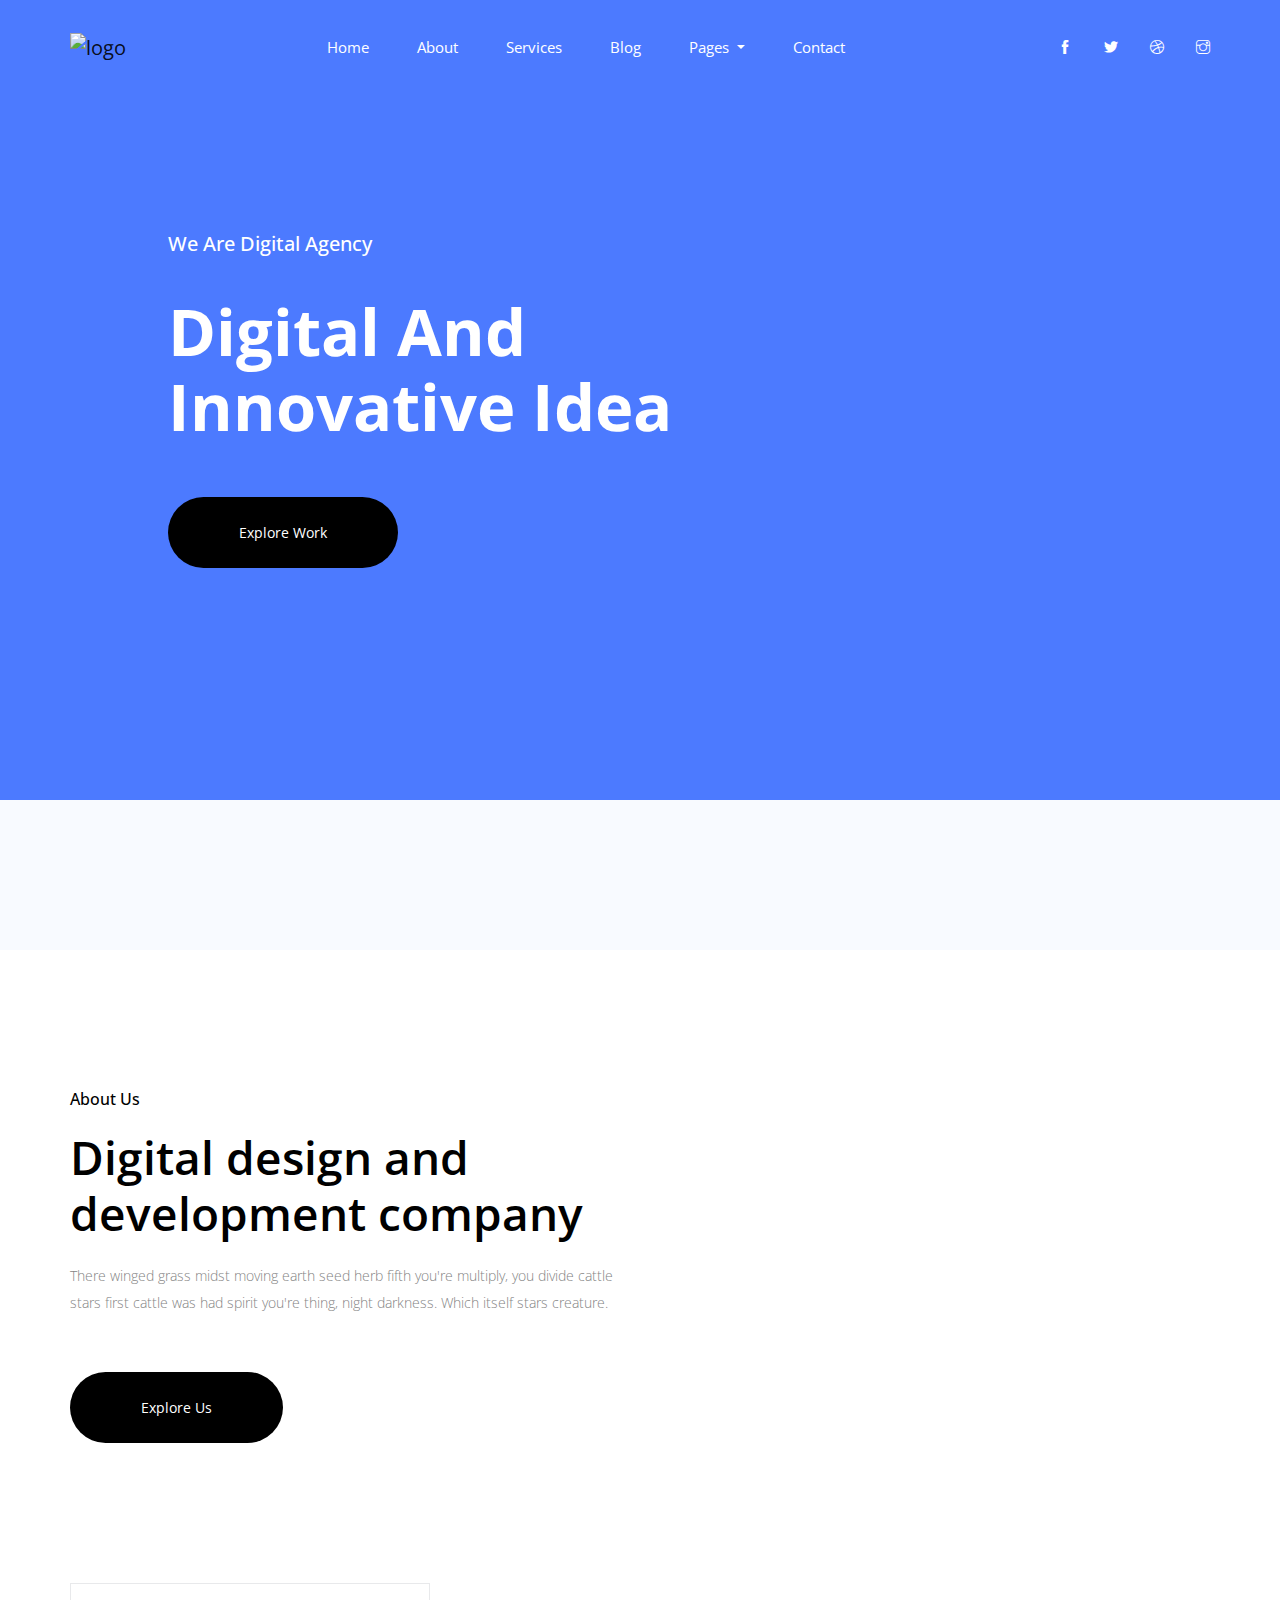
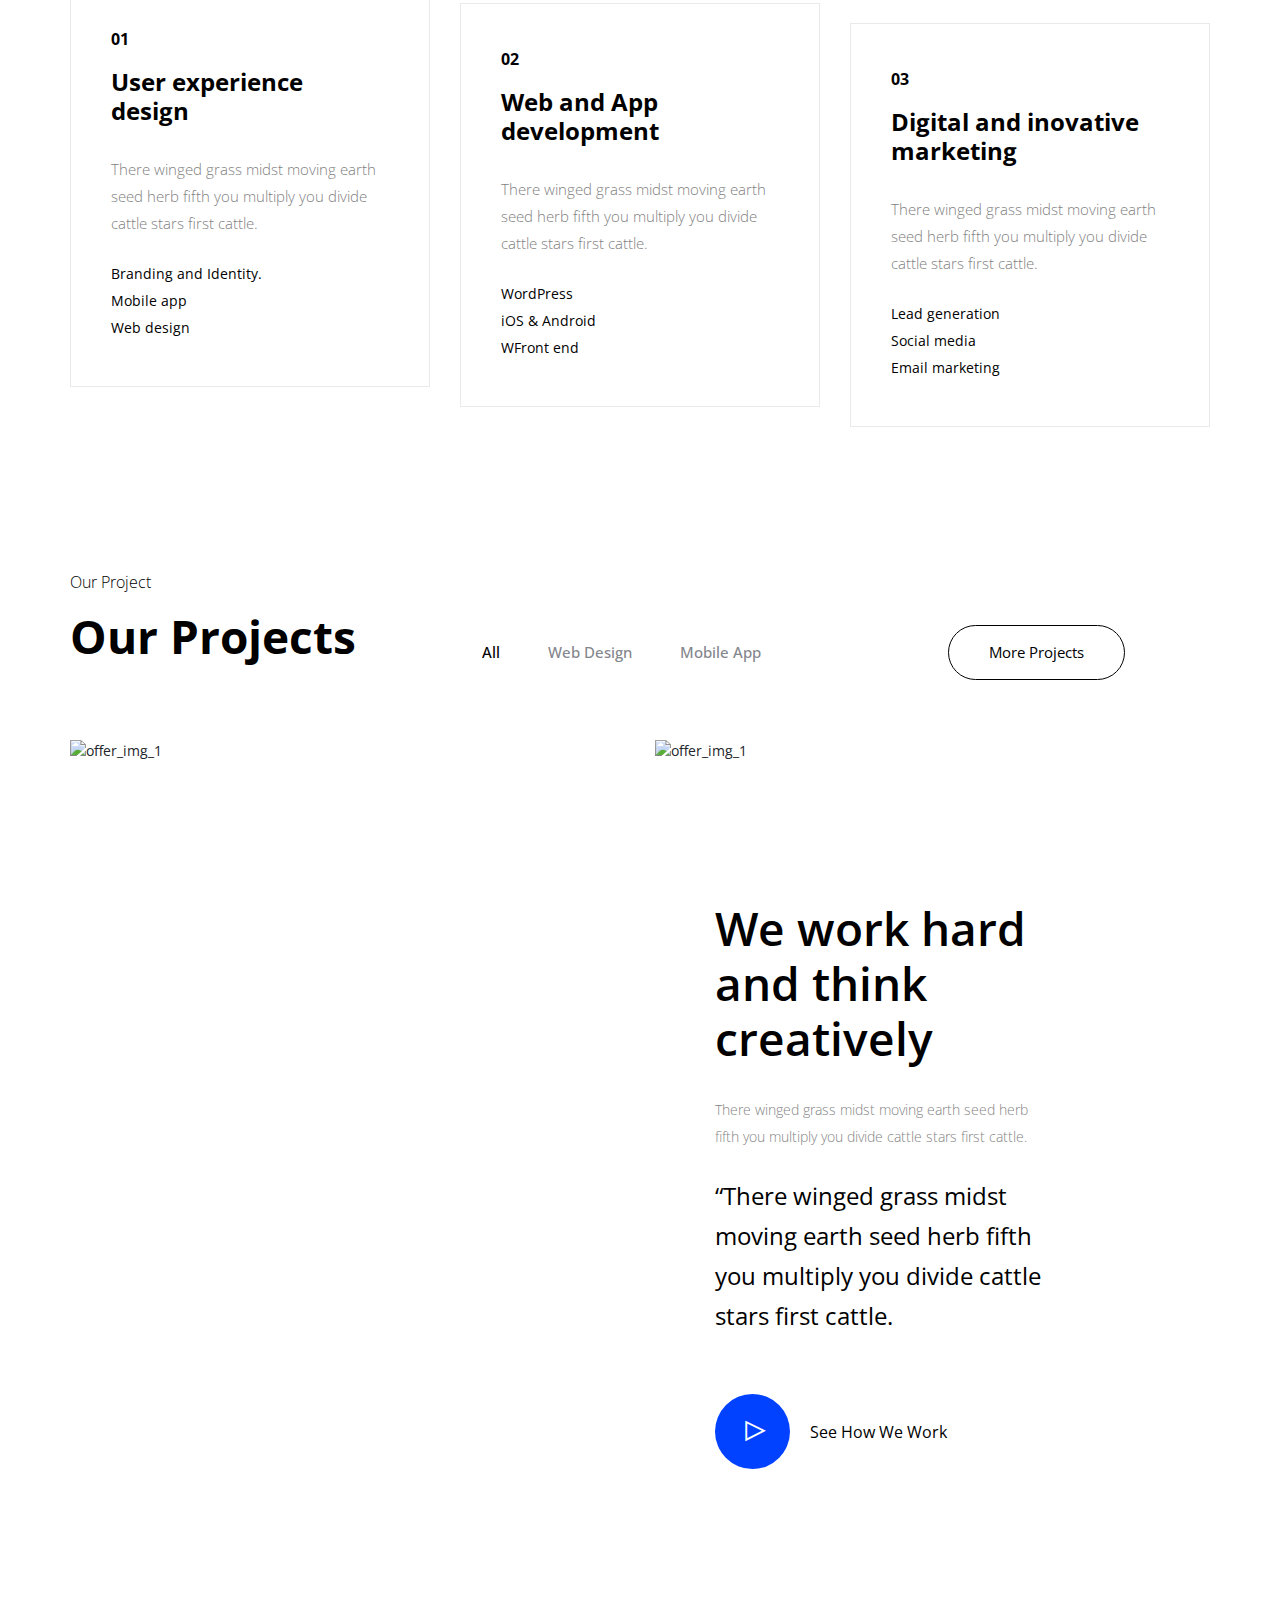
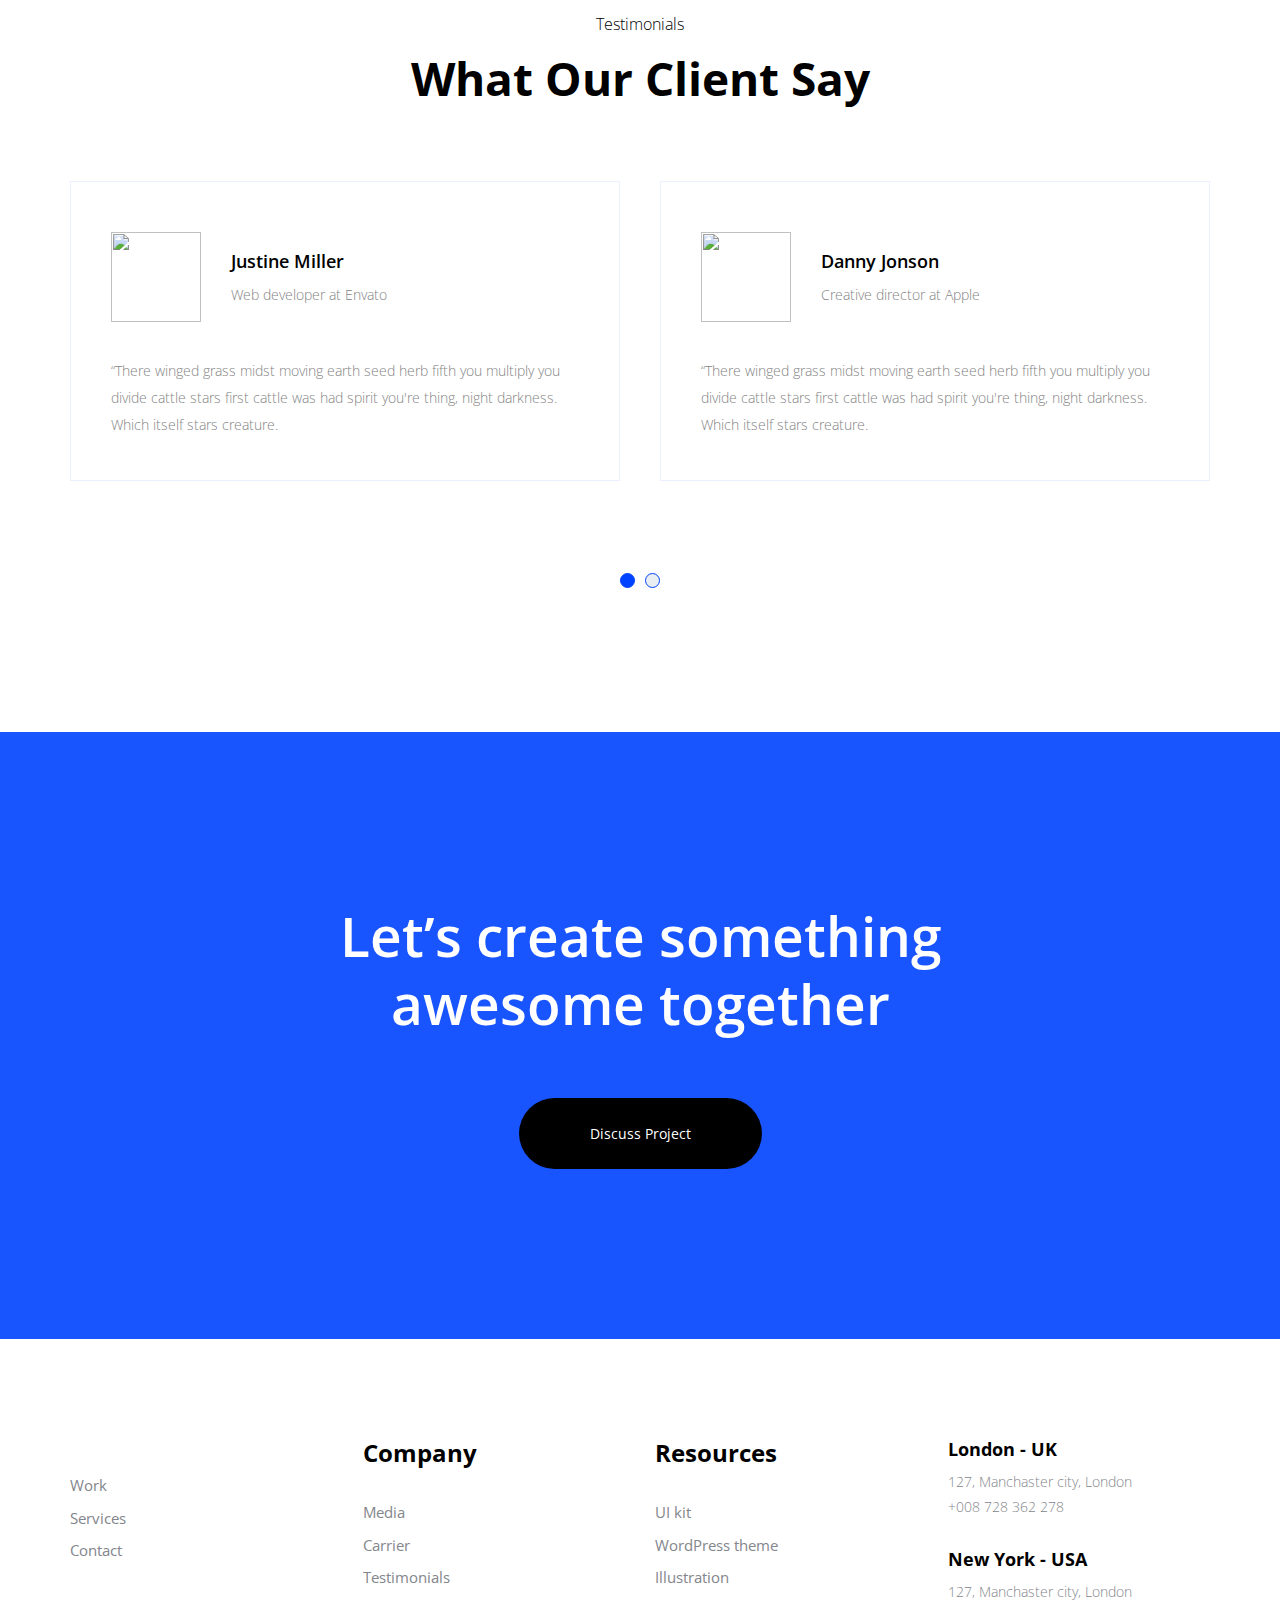
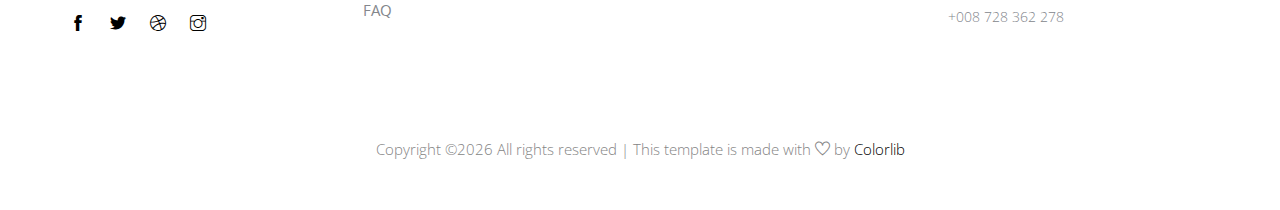
==== index.html @ 45ed940a "Add files via upload" ====
<!DOCTYPE html>
<html lang="en">
  <head>
    <!-- Required meta tags -->
    <meta charset="utf-8" />
    <meta
      name="viewport"
      content="width=device-width, initial-scale=1, shrink-to-fit=no"
    />
    <title>dizzi</title>
    <link rel="icon" href="img/favicon.png" />
    <!-- Bootstrap CSS -->
    <link rel="stylesheet" href="css/bootstrap.min.css" />
    <!-- animate CSS -->
    <link rel="stylesheet" href="css/animate.css" />
    <!-- owl carousel CSS -->
    <link rel="stylesheet" href="css/owl.carousel.min.css" />
    <!-- themify CSS -->
    <link rel="stylesheet" href="css/themify-icons.css" />
    <!-- flaticon CSS -->
    <link rel="stylesheet" href="css/flaticon.css" />
    <!-- font awesome CSS -->
    <link rel="stylesheet" href="css/magnific-popup.css" />
    <!-- swiper CSS -->
    <link rel="stylesheet" href="css/slick.css" />
    <!-- style CSS -->
    <link rel="stylesheet" href="css/style.css" />
  </head>

  <body>
    <!--::header part start::-->
    <header class="main_menu home_menu">
      <div class="container">
        <div class="row align-items-center">
          <div class="col-lg-12">
            <nav class="navbar navbar-expand-lg navbar-light">
              <a class="navbar-brand" href="index.html">
                <img src="img/logo.png" alt="logo" />
              </a>
              <button
                class="navbar-toggler"
                type="button"
                data-toggle="collapse"
                data-target="#navbarSupportedContent"
                aria-controls="navbarSupportedContent"
                aria-expanded="false"
                aria-label="Toggle navigation"
              >
                <span class="ti-menu"></span>
              </button>

              <div
                class="collapse navbar-collapse main-menu-item justify-content-center"
                id="navbarSupportedContent"
              >
                <ul class="navbar-nav align-items-center">
                  <li class="nav-item">
                    <a class="nav-link" href="index.html">Home</a>
                  </li>
                  <li class="nav-item">
                    <a class="nav-link" href="about.html">About</a>
                  </li>
                  <li class="nav-item">
                    <a class="nav-link" href="services.html">services</a>
                  </li>
                  <li class="nav-item">
                    <a class="nav-link" href="blog.html">Blog</a>
                  </li>
                  <li class="nav-item dropdown">
                    <a
                      class="nav-link dropdown-toggle"
                      href="blog.html"
                      id="navbarDropdown"
                      role="button"
                      data-toggle="dropdown"
                      aria-haspopup="true"
                      aria-expanded="false"
                    >
                      Pages
                    </a>
                    <div class="dropdown-menu" aria-labelledby="navbarDropdown">
                      <a class="dropdown-item" href="project.html">project</a>
                      <a class="dropdown-item" href="single-blog.html"
                        >Single blog</a
                      >
                      <a class="dropdown-item" href="elements.html">Elements</a>
                    </div>
                  </li>
                  <li class="nav-item">
                    <a class="nav-link" href="contact.html">Contact</a>
                  </li>
                </ul>
              </div>
              <div class="social_icon d-none d-lg-block">
                <a href="#"><i class="ti-facebook"></i></a>
                <a href="#"><i class="ti-twitter-alt"></i></a>
                <a href="#"><i class="ti-dribbble"></i></a>
                <a href="#"><i class="ti-instagram"></i></a>
              </div>
            </nav>
          </div>
        </div>
      </div>
    </header>
    <!-- Header part end-->

    <!-- banner part start-->
    <section class="banner_part">
      <div class="container">
        <div class="row align-items-center">
          <div class="col-lg-6 offset-lg-1">
            <div class="banner_text">
              <div class="banner_text_iner">
                <h5>We are digital agency</h5>
                <h1>Digital and innovative idea</h1>
                <a href="#" class="btn_1">Explore Work</a>
              </div>
            </div>
          </div>
        </div>
      </div>
    </section>
    <!-- banner part start-->

    <!--::client logo part end::-->
    <section class="client_logo">
      <div class="container">
        <div class="row align-items-center">
          <div class="col-lg-12">
            <div
              class="client_logo_slider owl-carousel d-flex justify-content-between"
            >
              <div class="single_client_logo">
                <img src="img/logo/Logo1.png" alt="" />
              </div>
              <div class="single_client_logo">
                <img src="img/logo/Logo2.png" alt="" />
              </div>
              <div class="single_client_logo">
                <img src="img/logo/Logo3.png" alt="" />
              </div>
              <div class="single_client_logo">
                <img src="img/logo/Logo4.png" alt="" />
              </div>
              <div class="single_client_logo">
                <img src="img/logo/Logo5.png" alt="" />
              </div>
              <div class="single_client_logo">
                <img src="img/logo/Logo6.png" alt="" />
              </div>
              <div class="single_client_logo">
                <img src="img/logo/Logo1.png" alt="" />
              </div>
            </div>
          </div>
        </div>
      </div>
    </section>
    <!--::client logo part end::-->

    <!-- about part start-->
    <section class="about_part section_padding">
      <div class="container">
        <div class="row align-items-center justify-content-between">
          <div class="col-md-6">
            <div class="about_part_text">
              <h5>About Us</h5>
              <h2>Digital design and development company</h2>
              <p>
                There winged grass midst moving earth seed herb fifth you're
                multiply, you divide cattle stars first cattle was had spirit
                you're thing, night darkness. Which itself stars creature.
              </p>
              <a href="#" class="btn_1">explore us</a>
            </div>
          </div>
          <div class="col-md-6">
            <div class="about_part_img">
              <img src="img/about_part_img.png" alt="" />
            </div>
          </div>
        </div>
      </div>
    </section>
    <!-- about part end-->

    <!-- our_service start-->
    <section class="our_service">
      <div class="container">
        <div class="row">
          <div class="col-sm-6 col-xl-4">
            <div class="single_feature">
              <div class="single_service">
                <span>01</span>
                <h4>
                  User experience <br />
                  design
                </h4>
                <p>
                  There winged grass midst moving earth seed herb fifth you
                  multiply you divide cattle stars first cattle.
                </p>
                <ul>
                  <li><a href="#">Branding and Identity.</a></li>
                  <li><a href="#">Mobile app</a></li>
                  <li><a href="#">Web design</a></li>
                </ul>
              </div>
            </div>
          </div>
          <div class="col-sm-6 col-xl-4">
            <div class="single_feature">
              <div class="single_service">
                <span>02</span>
                <h4>Web and App development</h4>
                <p>
                  There winged grass midst moving earth seed herb fifth you
                  multiply you divide cattle stars first cattle.
                </p>
                <ul>
                  <li><a href="#">WordPress</a></li>
                  <li><a href="#">iOS & Android</a></li>
                  <li><a href="#">WFront end</a></li>
                </ul>
              </div>
            </div>
          </div>
          <div class="col-sm-6 col-xl-4">
            <div class="single_feature">
              <div class="single_service">
                <span>03</span>
                <h4>Digital and inovative marketing</h4>
                <p>
                  There winged grass midst moving earth seed herb fifth you
                  multiply you divide cattle stars first cattle.
                </p>
                <ul>
                  <li><a href="#">Lead generation</a></li>
                  <li><a href="#">Social media</a></li>
                  <li><a href="#">Email marketing</a></li>
                </ul>
              </div>
            </div>
          </div>
        </div>
      </div>
    </section>
    <!-- our_service part end-->

    <!-- our_project part start-->
    <section class="our_project section_padding" id="portfolio">
      <div class="container">
        <div class="row justify-content-between align-items-center">
          <div class="col-lg-4">
            <div class="section_tittle">
              <p>our project</p>
              <h2>Our Projects</h2>
            </div>
          </div>
          <div class="col-lg-5 col-md-6">
            <div class="filters portfolio-filter project_menu_item">
              <ul>
                <li class="active" data-filter="*">All</li>
                <li data-filter=".buildings">Web Design</li>
                <li data-filter=".rebuild">Mobile App</li>
              </ul>
            </div>
          </div>
          <div class="col-lg-3 col-md-6">
            <div class="more_btn d-none d-md-block">
              <a href="#" class="more_btn_iner">more projects</a>
            </div>
          </div>
        </div>
        <div class="filters-content">
          <div class="row justify-content-between portfolio-grid">
            <div class="col-lg-6 col-sm-6 all buildings">
              <div class="single_our_project">
                <div class="single_offer">
                  <img src="img/project_1.png" alt="offer_img_1" />
                  <div class="hover_text">
                    <p>Web development</p>
                    <a href="#"><h2>Web design & development</h2></a>
                  </div>
                </div>
              </div>
            </div>
            <div class="col-lg-6 col-sm-6 all rebuild">
              <div class="single_our_project">
                <div class="single_offer">
                  <img src="img/project_2.png" alt="offer_img_1" />
                  <div class="hover_text">
                    <p>Web design</p>
                    <a href="#"><h2>Web design & development</h2></a>
                  </div>
                </div>
              </div>
            </div>
          </div>
        </div>
      </div>
      <img src="img/animate_icon/icon_2.png" class="animation_icon_2" alt="">
    </section>
    <!-- our_project part end-->

    <!-- about part start-->
    <section class="creative padding_bottom">
      <div class="container-fluid">
        <div class="row align-items-center justify-content-start">
          <div class="col-md-6 col-xl-6">
            <div class="creative_img">
              <img src="img/creative_img.png" alt="" />
            </div>
          </div>
          <div class="col-md-6 col-xl-4">
            <div class="creative_part_text">
              <h2>We work hard and think creatively</h2>
              <p>
                There winged grass midst moving earth seed herb fifth you
                multiply you divide cattle stars first cattle.
              </p>
              <span
                >“There winged grass midst moving earth seed herb fifth you
                multiply you divide cattle stars first cattle.</span
              >
              <a
                href="https://www.youtube.com/watch?v=tDiJnd7SM2Y"
                class="popup-youtube"
                ><i class="ti-control-play"></i> See how we work</a
              >
            </div>
          </div>
        </div>
      </div>
    </section>
    <!-- about part end-->

    <!--::review_part end::-->
    <div class="review_part padding_bottom" id="testimonial">
      <div class="container">
        <div class="row justify-content-center align-items-center">
          <div class="col-lg-7">
            <div class="section_tittle text-center">
              <p>Testimonials</p>
              <h2>What our Client say</h2>
            </div>
          </div>
        </div>
        <div class="row">
          <div class="col-lg-12">
            <div class="review_part_text owl-carousel">
              <div class="singler_eview_part">
                <div class="client_info">
                  <img src="img/client_1.png" alt="" />
                  <h4>Justine Miller</h4>
                  <p>Web developer at Envato</p>
                </div>
                <p>
                  “There winged grass midst moving earth seed herb fifth you
                  multiply you divide cattle stars first cattle was had spirit
                  you're thing, night darkness. Which itself stars creature.
                </p>
              </div>
              <div class="singler_eview_part">
                <div class="client_info">
                  <img src="img/client_2.png" alt="" />
                  <h4>Danny Jonson</h4>
                  <p>Creative director at Apple</p>
                </div>
                <p>
                  “There winged grass midst moving earth seed herb fifth you
                  multiply you divide cattle stars first cattle was had spirit
                  you're thing, night darkness. Which itself stars creature.
                </p>
              </div>
              <div class="singler_eview_part">
                <div class="client_info">
                  <img src="img/client_1.png" alt="" />
                  <h4>Justine Miller</h4>
                  <p>Web developer at Envato</p>
                </div>
                <p>
                  “There winged grass midst moving earth seed herb fifth you
                  multiply you divide cattle stars first cattle was had spirit
                  you're thing, night darkness. Which itself stars creature.
                </p>
              </div>
              <div class="singler_eview_part">
                <div class="client_info">
                  <img src="img/client_2.png" alt="" />
                  <h4>Danny Jonson</h4>
                  <p>Creative director at Apple</p>
                </div>
                <p>
                  “There winged grass midst moving earth seed herb fifth you
                  multiply you divide cattle stars first cattle was had spirit
                  you're thing, night darkness. Which itself stars creature.
                </p>
              </div>
            </div>
          </div>
        </div>
      </div>
      <img src="img/animate_icon/icon_3.png" class="animation_icon_3" alt="">
    </div>
    <!--::review_part end::-->

    <!--::cta_part start::-->
    <div class="cta_part">
      <div class="container">
        <div class="row justify-content-center">
          <div class="col-lg-7">
            <div class="cta_iner">
              <h1>Let’s create something awesome together</h1>
              <a href="#" class="btn_1">Discuss project</a>
            </div>
          </div>
        </div>
      </div>
    </div>
    <!--::cta_part end::-->

    <!-- footer part start-->
    <footer class="footer-area">
      <div class="container">
        <div class="row justify-content-between">
          <div class="col-sm-6 col-md-3 col-xl-3">
            <div class="single-footer-widget footer_1">
              <a href="index.html">
                <img src="img/footer_logo.png" alt="" />
              </a>
              <ul>
                <li><a href="#">Work</a></li>
                <li><a href="#">Services</a></li>
                <li><a href="#">Contact</a></li>
              </ul>
              <div class="social_icon">
                <a href="#"><i class="ti-facebook"></i></a>
                <a href="#"><i class="ti-twitter-alt"></i></a>
                <a href="#"><i class="ti-dribbble"></i></a>
                <a href="#"><i class="ti-instagram"></i></a>
              </div>
            </div>
          </div>
          <div class="col-xl-3 col-sm-6 col-md-3">
            <div class="single-footer-widget footer_2">
              <h4>Company</h4>
              <ul>
                <li>
                  <a href="#">Media</a>
                </li>
                <li>
                  <a href="#">Carrier</a>
                </li>
                <li>
                  <a href="#">Testimonials</a>
                </li>
                <li>
                  <a href="#">FAQ</a>
                </li>
              </ul>
            </div>
          </div>
          <div class="col-xl-3 col-sm-6 col-md-3">
            <div class="single-footer-widget footer_2">
              <h4>Resources</h4>
              <ul>
                <li>
                  <a href="#">UI kit</a>
                </li>
                <li>
                  <a href="#">WordPress theme</a>
                </li>
                <li>
                  <a href="#">Illustration</a>
                </li>
              </ul>
            </div>
          </div>
          <div class="col-xl-3 col-sm-6 col-md-3">
            <div class="single-footer-widget footer_2">
              <div class="single_contact_info">
                <h3>London - UK</h3>
                <p>127, Manchaster city, London</p>
                <p>+008 728 362 278</p>
              </div>
              <div class="single_contact_info">
                <h3>New York - USA</h3>
                <p>127, Manchaster city, London</p>
                <p>+008 728 362 278</p>
              </div>
            </div>
          </div>
        </div>
      </div>
      <div class="container-fluid">
        <div class="row">
          <div class="col-lg-12">
            <div class="copyright_part_text text-center">
              <div class="row">
                <div class="col-lg-12">
                  <p class="footer-text m-0">
                    <!-- Link back to Colorlib can't be removed. Template is licensed under CC BY 3.0. -->
Copyright &copy;<script>document.write(new Date().getFullYear());</script> All rights reserved | This template is made with <i class="ti-heart" aria-hidden="true"></i> by <a href="https://colorlib.com" target="_blank">Colorlib</a>
<!-- Link back to Colorlib can't be removed. Template is licensed under CC BY 3.0. -->
                  </p>
                </div>
              </div>
            </div>
          </div>
        </div>
      </div>
      <img src="img/animate_icon/icon_2.png" class="animation_icon_2" alt="">

    </footer>
    <!-- footer part end-->

    <!-- jquery plugins here-->
    <script src="js/jquery-1.12.1.min.js"></script>
    <!-- popper js -->
    <script src="js/popper.min.js"></script>
    <!-- bootstrap js -->
    <script src="js/bootstrap.min.js"></script>
    <!-- easing js -->
    <script src="js/jquery.magnific-popup.js"></script>
    <!-- isotope js -->
    <script src="js/isotope.pkgd.min.js"></script>
    <!-- particles js -->
    <script src="js/owl.carousel.min.js"></script>
    <script src="js/jquery.nice-select.min.js"></script>
    <!-- custom js -->
    <script src="js/custom.js"></script>
  </body>
</html>
---- css/themify-icons.css ----
@font-face {
	font-family: 'themify';
	src:url('../fonts/themify.eot?-fvbane');
	src:url('../fonts/themify.eot?#iefix-fvbane') format('embedded-opentype'),
		url('../fonts/themify.woff?-fvbane') format('woff'),
		url('../fonts/themify.ttf?-fvbane') format('truetype'),
		url('../fonts/themify.svg?-fvbane#themify') format('svg');
	font-weight: normal;
	font-style: normal;
}

[class^="ti-"], [class*=" ti-"] {
	font-family: 'themify';
	speak: none;
	font-style: normal;
	font-weight: normal;
	font-variant: normal;
	text-transform: none;
	line-height: 1;

	/* Better Font Rendering =========== */
	-webkit-font-smoothing: antialiased;
	-moz-osx-font-smoothing: grayscale;
}

.ti-wand:before {
	content: "\e600";
}
.ti-volume:before {
	content: "\e601";
}
.ti-user:before {
	content: "\e602";
}
.ti-unlock:before {
	content: "\e603";
}
.ti-unlink:before {
	content: "\e604";
}
.ti-trash:before {
	content: "\e605";
}
.ti-thought:before {
	content: "\e606";
}
.ti-target:before {
	content: "\e607";
}
.ti-tag:before {
	content: "\e608";
}
.ti-tablet:before {
	content: "\e609";
}
.ti-star:before {
	content: "\e60a";
}
.ti-spray:before {
	content: "\e60b";
}
.ti-signal:before {
	content: "\e60c";
}
.ti-shopping-cart:before {
	content: "\e60d";
}
.ti-shopping-cart-full:before {
	content: "\e60e";
}
.ti-settings:before {
	content: "\e60f";
}
.ti-search:before {
	content: "\e610";
}
.ti-zoom-in:before {
	content: "\e611";
}
.ti-zoom-out:before {
	content: "\e612";
}
.ti-cut:before {
	content: "\e613";
}
.ti-ruler:before {
	content: "\e614";
}
.ti-ruler-pencil:before {
	content: "\e615";
}
.ti-ruler-alt:before {
	content: "\e616";
}
.ti-bookmark:before {
	content: "\e617";
}
.ti-bookmark-alt:before {
	content: "\e618";
}
.ti-reload:before {
	content: "\e619";
}
.ti-plus:before {
	content: "\e61a";
}
.ti-pin:before {
	content: "\e61b";
}
.ti-pencil:before {
	content: "\e61c";
}
.ti-pencil-alt:before {
	content: "\e61d";
}
.ti-paint-roller:before {
	content: "\e61e";
}
.ti-paint-bucket:before {
	content: "\e61f";
}
.ti-na:before {
	content: "\e620";
}
.ti-mobile:before {
	content: "\e621";
}
.ti-minus:before {
	content: "\e622";
}
.ti-medall:before {
	content: "\e623";
}
.ti-medall-alt:before {
	content: "\e624";
}
.ti-marker:before {
	content: "\e625";
}
.ti-marker-alt:before {
	content: "\e626";
}
.ti-arrow-up:before {
	content: "\e627";
}
.ti-arrow-right:before {
	content: "\e628";
}
.ti-arrow-left:before {
	content: "\e629";
}
.ti-arrow-down:before {
	content: "\e62a";
}
.ti-lock:before {
	content: "\e62b";
}
.ti-location-arrow:before {
	content: "\e62c";
}
.ti-link:before {
	content: "\e62d";
}
.ti-layout:before {
	content: "\e62e";
}
.ti-layers:before {
	content: "\e62f";
}
.ti-layers-alt:before {
	content: "\e630";
}
.ti-key:before {
	content: "\e631";
}
.ti-import:before {
	content: "\e632";
}
.ti-image:before {
	content: "\e633";
}
.ti-heart:before {
	content: "\e634";
}
.ti-heart-broken:before {
	content: "\e635";
}
.ti-hand-stop:before {
	content: "\e636";
}
.ti-hand-open:before {
	content: "\e637";
}
.ti-hand-drag:before {
	content: "\e638";
}
.ti-folder:before {
	content: "\e639";
}
.ti-flag:before {
	content: "\e63a";
}
.ti-flag-alt:before {
	content: "\e63b";
}
.ti-flag-alt-2:before {
	content: "\e63c";
}
.ti-eye:before {
	content: "\e63d";
}
.ti-export:before {
	content: "\e63e";
}
.ti-exchange-vertical:before {
	content: "\e63f";
}
.ti-desktop:before {
	content: "\e640";
}
.ti-cup:before {
	content: "\e641";
}
.ti-crown:before {
	content: "\e642";
}
.ti-comments:before {
	content: "\e643";
}
.ti-comment:before {
	content: "\e644";
}
.ti-comment-alt:before {
	content: "\e645";
}
.ti-close:before {
	content: "\e646";
}
.ti-clip:before {
	content: "\e647";
}
.ti-angle-up:before {
	content: "\e648";
}
.ti-angle-right:before {
	content: "\e649";
}
.ti-angle-left:before {
	content: "\e64a";
}
.ti-angle-down:before {
	content: "\e64b";
}
.ti-check:before {
	content: "\e64c";
}
.ti-check-box:before {
	content: "\e64d";
}
.ti-camera:before {
	content: "\e64e";
}
.ti-announcement:before {
	content: "\e64f";
}
.ti-brush:before {
	content: "\e650";
}
.ti-briefcase:before {
	content: "\e651";
}
.ti-bolt:before {
	content: "\e652";
}
.ti-bolt-alt:before {
	content: "\e653";
}
.ti-blackboard:before {
	content: "\e654";
}
.ti-bag:before {
	content: "\e655";
}
.ti-move:before {
	content: "\e656";
}
.ti-arrows-vertical:before {
	content: "\e657";
}
.ti-arrows-horizontal:before {
	content: "\e658";
}
.ti-fullscreen:before {
	content: "\e659";
}
.ti-arrow-top-right:before {
	content: "\e65a";
}
.ti-arrow-top-left:before {
	content: "\e65b";
}
.ti-arrow-circle-up:before {
	content: "\e65c";
}
.ti-arrow-circle-right:before {
	content: "\e65d";
}
.ti-arrow-circle-left:before {
	content: "\e65e";
}
.ti-arrow-circle-down:before {
	content: "\e65f";
}
.ti-angle-double-up:before {
	content: "\e660";
}
.ti-angle-double-right:before {
	content: "\e661";
}
.ti-angle-double-left:before {
	content: "\e662";
}
.ti-angle-double-down:before {
	content: "\e663";
}
.ti-zip:before {
	content: "\e664";
}
.ti-world:before {
	content: "\e665";
}
.ti-wheelchair:before {
	content: "\e666";
}
.ti-view-list:before {
	content: "\e667";
}
.ti-view-list-alt:before {
	content: "\e668";
}
.ti-view-grid:before {
	content: "\e669";
}
.ti-uppercase:before {
	content: "\e66a";
}
.ti-upload:before {
	content: "\e66b";
}
.ti-underline:before {
	content: "\e66c";
}
.ti-truck:before {
	content: "\e66d";
}
.ti-timer:before {
	content: "\e66e";
}
.ti-ticket:before {
	content: "\e66f";
}
.ti-thumb-up:before {
	content: "\e670";
}
.ti-thumb-down:before {
	content: "\e671";
}
.ti-text:before {
	content: "\e672";
}
.ti-stats-up:before {
	content: "\e673";
}
.ti-stats-down:before {
	content: "\e674";
}
.ti-split-v:before {
	content: "\e675";
}
.ti-split-h:before {
	content: "\e676";
}
.ti-smallcap:before {
	content: "\e677";
}
.ti-shine:before {
	content: "\e678";
}
.ti-shift-right:before {
	content: "\e679";
}
.ti-shift-left:before {
	content: "\e67a";
}
.ti-shield:before {
	content: "\e67b";
}
.ti-notepad:before {
	content: "\e67c";
}
.ti-server:before {
	content: "\e67d";
}
.ti-quote-right:before {
	content: "\e67e";
}
.ti-quote-left:before {
	content: "\e67f";
}
.ti-pulse:before {
	content: "\e680";
}
.ti-printer:before {
	content: "\e681";
}
.ti-power-off:before {
	content: "\e682";
}
.ti-plug:before {
	content: "\e683";
}
.ti-pie-chart:before {
	content: "\e684";
}
.ti-paragraph:before {
	content: "\e685";
}
.ti-panel:before {
	content: "\e686";
}
.ti-package:before {
	content: "\e687";
}
.ti-music:before {
	content: "\e688";
}
.ti-music-alt:before {
	content: "\e689";
}
.ti-mouse:before {
	content: "\e68a";
}
.ti-mouse-alt:before {
	content: "\e68b";
}
.ti-money:before {
	content: "\e68c";
}
.ti-microphone:before {
	content: "\e68d";
}
.ti-menu:before {
	content: "\e68e";
}
.ti-menu-alt:before {
	content: "\e68f";
}
.ti-map:before {
	content: "\e690";
}
.ti-map-alt:before {
	content: "\e691";
}
.ti-loop:before {
	content: "\e692";
}
.ti-location-pin:before {
	content: "\e693";
}
.ti-list:before {
	content: "\e694";
}
.ti-light-bulb:before {
	content: "\e695";
}
.ti-Italic:before {
	content: "\e696";
}
.ti-info:before {
	content: "\e697";
}
.ti-infinite:before {
	content: "\e698";
}
.ti-id-badge:before {
	content: "\e699";
}
.ti-hummer:before {
	content: "\e69a";
}
.ti-home:before {
	content: "\e69b";
}
.ti-help:before {
	content: "\e69c";
}
.ti-headphone:before {
	content: "\e69d";
}
.ti-harddrives:before {
	content: "\e69e";
}
.ti-harddrive:before {
	content: "\e69f";
}
.ti-gift:before {
	content: "\e6a0";
}
.ti-game:before {
	content: "\e6a1";
}
.ti-filter:before {
	content: "\e6a2";
}
.ti-files:before {
	content: "\e6a3";
}
.ti-file:before {
	content: "\e6a4";
}
.ti-eraser:before {
	content: "\e6a5";
}
.ti-envelope:before {
	content: "\e6a6";
}
.ti-download:before {
	content: "\e6a7";
}
.ti-direction:before {
	content: "\e6a8";
}
.ti-direction-alt:before {
	content: "\e6a9";
}
.ti-dashboard:before {
	content: "\e6aa";
}
.ti-control-stop:before {
	content: "\e6ab";
}
.ti-control-shuffle:before {
	content: "\e6ac";
}
.ti-control-play:before {
	content: "\e6ad";
}
.ti-control-pause:before {
	content: "\e6ae";
}
.ti-control-forward:before {
	content: "\e6af";
}
.ti-control-backward:before {
	content: "\e6b0";
}
.ti-cloud:before {
	content: "\e6b1";
}
.ti-cloud-up:before {
	content: "\e6b2";
}
.ti-cloud-down:before {
	content: "\e6b3";
}
.ti-clipboard:before {
	content: "\e6b4";
}
.ti-car:before {
	content: "\e6b5";
}
.ti-calendar:before {
	content: "\e6b6";
}
.ti-book:before {
	content: "\e6b7";
}
.ti-bell:before {
	content: "\e6b8";
}
.ti-basketball:before {
	content: "\e6b9";
}
.ti-bar-chart:before {
	content: "\e6ba";
}
.ti-bar-chart-alt:before {
	content: "\e6bb";
}
.ti-back-right:before {
	content: "\e6bc";
}
.ti-back-left:before {
	content: "\e6bd";
}
.ti-arrows-corner:before {
	content: "\e6be";
}
.ti-archive:before {
	content: "\e6bf";
}
.ti-anchor:before {
	content: "\e6c0";
}
.ti-align-right:before {
	content: "\e6c1";
}
.ti-align-left:before {
	content: "\e6c2";
}
.ti-align-justify:before {
	content: "\e6c3";
}
.ti-align-center:before {
	content: "\e6c4";
}
.ti-alert:before {
	content: "\e6c5";
}
.ti-alarm-clock:before {
	content: "\e6c6";
}
.ti-agenda:before {
	content: "\e6c7";
}
.ti-write:before {
	content: "\e6c8";
}
.ti-window:before {
	content: "\e6c9";
}
.ti-widgetized:before {
	content: "\e6ca";
}
.ti-widget:before {
	content: "\e6cb";
}
.ti-widget-alt:before {
	content: "\e6cc";
}
.ti-wallet:before {
	content: "\e6cd";
}
.ti-video-clapper:before {
	content: "\e6ce";
}
.ti-video-camera:before {
	content: "\e6cf";
}
.ti-vector:before {
	content: "\e6d0";
}
.ti-themify-logo:before {
	content: "\e6d1";
}
.ti-themify-favicon:before {
	content: "\e6d2";
}
.ti-themify-favicon-alt:before {
	content: "\e6d3";
}
.ti-support:before {
	content: "\e6d4";
}
.ti-stamp:before {
	content: "\e6d5";
}
.ti-split-v-alt:before {
	content: "\e6d6";
}
.ti-slice:before {
	content: "\e6d7";
}
.ti-shortcode:before {
	content: "\e6d8";
}
.ti-shift-right-alt:before {
	content: "\e6d9";
}
.ti-shift-left-alt:before {
	content: "\e6da";
}
.ti-ruler-alt-2:before {
	content: "\e6db";
}
.ti-receipt:before {
	content: "\e6dc";
}
.ti-pin2:before {
	content: "\e6dd";
}
.ti-pin-alt:before {
	content: "\e6de";
}
.ti-pencil-alt2:before {
	content: "\e6df";
}
.ti-palette:before {
	content: "\e6e0";
}
.ti-more:before {
	content: "\e6e1";
}
.ti-more-alt:before {
	content: "\e6e2";
}
.ti-microphone-alt:before {
	content: "\e6e3";
}
.ti-magnet:before {
	content: "\e6e4";
}
.ti-line-double:before {
	content: "\e6e5";
}
.ti-line-dotted:before {
	content: "\e6e6";
}
.ti-line-dashed:before {
	content: "\e6e7";
}
.ti-layout-width-full:before {
	content: "\e6e8";
}
.ti-layout-width-default:before {
	content: "\e6e9";
}
.ti-layout-width-default-alt:before {
	content: "\e6ea";
}
.ti-layout-tab:before {
	content: "\e6eb";
}
.ti-layout-tab-window:before {
	content: "\e6ec";
}
.ti-layout-tab-v:before {
	content: "\e6ed";
}
.ti-layout-tab-min:before {
	content: "\e6ee";
}
.ti-layout-slider:before {
	content: "\e6ef";
}
.ti-layout-slider-alt:before {
	content: "\e6f0";
}
.ti-layout-sidebar-right:before {
	content: "\e6f1";
}
.ti-layout-sidebar-none:before {
	content: "\e6f2";
}
.ti-layout-sidebar-left:before {
	content: "\e6f3";
}
.ti-layout-placeholder:before {
	content: "\e6f4";
}
.ti-layout-menu:before {
	content: "\e6f5";
}
.ti-layout-menu-v:before {
	content: "\e6f6";
}
.ti-layout-menu-separated:before {
	content: "\e6f7";
}
.ti-layout-menu-full:before {
	content: "\e6f8";
}
.ti-layout-media-right-alt:before {
	content: "\e6f9";
}
.ti-layout-media-right:before {
	content: "\e6fa";
}
.ti-layout-media-overlay:before {
	content: "\e6fb";
}
.ti-layout-media-overlay-alt:before {
	content: "\e6fc";
}
.ti-layout-media-overlay-alt-2:before {
	content: "\e6fd";
}
.ti-layout-media-left-alt:before {
	content: "\e6fe";
}
.ti-layout-media-left:before {
	content: "\e6ff";
}
.ti-layout-media-center-alt:before {
	content: "\e700";
}
.ti-layout-media-center:before {
	content: "\e701";
}
.ti-layout-list-thumb:before {
	content: "\e702";
}
.ti-layout-list-thumb-alt:before {
	content: "\e703";
}
.ti-layout-list-post:before {
	content: "\e704";
}
.ti-layout-list-large-image:before {
	content: "\e705";
}
.ti-layout-line-solid:before {
	content: "\e706";
}
.ti-layout-grid4:before {
	content: "\e707";
}
.ti-layout-grid3:before {
	content: "\e708";
}
.ti-layout-grid2:before {
	content: "\e709";
}
.ti-layout-grid2-thumb:before {
	content: "\e70a";
}
.ti-layout-cta-right:before {
	content: "\e70b";
}
.ti-layout-cta-left:before {
	content: "\e70c";
}
.ti-layout-cta-center:before {
	content: "\e70d";
}
.ti-layout-cta-btn-right:before {
	content: "\e70e";
}
.ti-layout-cta-btn-left:before {
	content: "\e70f";
}
.ti-layout-column4:before {
	content: "\e710";
}
.ti-layout-column3:before {
	content: "\e711";
}
.ti-layout-column2:before {
	content: "\e712";
}
.ti-layout-accordion-separated:before {
	content: "\e713";
}
.ti-layout-accordion-merged:before {
	content: "\e714";
}
.ti-layout-accordion-list:before {
	content: "\e715";
}
.ti-ink-pen:before {
	content: "\e716";
}
.ti-info-alt:before {
	content: "\e717";
}
.ti-help-alt:before {
	content: "\e718";
}
.ti-headphone-alt:before {
	content: "\e719";
}
.ti-hand-point-up:before {
	content: "\e71a";
}
.ti-hand-point-right:before {
	content: "\e71b";
}
.ti-hand-point-left:before {
	content: "\e71c";
}
.ti-hand-point-down:before {
	content: "\e71d";
}
.ti-gallery:before {
	content: "\e71e";
}
.ti-face-smile:before {
	content: "\e71f";
}
.ti-face-sad:before {
	content: "\e720";
}
.ti-credit-card:before {
	content: "\e721";
}
.ti-control-skip-forward:before {
	content: "\e722";
}
.ti-control-skip-backward:before {
	content: "\e723";
}
.ti-control-record:before {
	content: "\e724";
}
.ti-control-eject:before {
	content: "\e725";
}
.ti-comments-smiley:before {
	content: "\e726";
}
.ti-brush-alt:before {
	content: "\e727";
}
.ti-youtube:before {
	content: "\e728";
}
.ti-vimeo:before {
	content: "\e729";
}
.ti-twitter:before {
	content: "\e72a";
}
.ti-time:before {
	content: "\e72b";
}
.ti-tumblr:before {
	content: "\e72c";
}
.ti-skype:before {
	content: "\e72d";
}
.ti-share:before {
	content: "\e72e";
}
.ti-share-alt:before {
	content: "\e72f";
}
.ti-rocket:before {
	content: "\e730";
}
.ti-pinterest:before {
	content: "\e731";
}
.ti-new-window:before {
	content: "\e732";
}
.ti-microsoft:before {
	content: "\e733";
}
.ti-list-ol:before {
	content: "\e734";
}
.ti-linkedin:before {
	content: "\e735";
}
.ti-layout-sidebar-2:before {
	content: "\e736";
}
.ti-layout-grid4-alt:before {
	content: "\e737";
}
.ti-layout-grid3-alt:before {
	content: "\e738";
}
.ti-layout-grid2-alt:before {
	content: "\e739";
}
.ti-layout-column4-alt:before {
	content: "\e73a";
}
.ti-layout-column3-alt:before {
	content: "\e73b";
}
.ti-layout-column2-alt:before {
	content: "\e73c";
}
.ti-instagram:before {
	content: "\e73d";
}
.ti-google:before {
	content: "\e73e";
}
.ti-github:before {
	content: "\e73f";
}
.ti-flickr:before {
	content: "\e740";
}
.ti-facebook:before {
	content: "\e741";
}
.ti-dropbox:before {
	content: "\e742";
}
.ti-dribbble:before {
	content: "\e743";
}
.ti-apple:before {
	content: "\e744";
}
.ti-android:before {
	content: "\e745";
}
.ti-save:before {
	content: "\e746";
}
.ti-save-alt:before {
	content: "\e747";
}
.ti-yahoo:before {
	content: "\e748";
}
.ti-wordpress:before {
	content: "\e749";
}
.ti-vimeo-alt:before {
	content: "\e74a";
}
.ti-twitter-alt:before {
	content: "\e74b";
}
.ti-tumblr-alt:before {
	content: "\e74c";
}
.ti-trello:before {
	content: "\e74d";
}
.ti-stack-overflow:before {
	content: "\e74e";
}
.ti-soundcloud:before {
	content: "\e74f";
}
.ti-sharethis:before {
	content: "\e750";
}
.ti-sharethis-alt:before {
	content: "\e751";
}
.ti-reddit:before {
	content: "\e752";
}
.ti-pinterest-alt:before {
	content: "\e753";
}
.ti-microsoft-alt:before {
	content: "\e754";
}
.ti-linux:before {
	content: "\e755";
}
.ti-jsfiddle:before {
	content: "\e756";
}
.ti-joomla:before {
	content: "\e757";
}
.ti-html5:before {
	content: "\e758";
}
.ti-flickr-alt:before {
	content: "\e759";
}
.ti-email:before {
	content: "\e75a";
}
.ti-drupal:before {
	content: "\e75b";
}
.ti-dropbox-alt:before {
	content: "\e75c";
}
.ti-css3:before {
	content: "\e75d";
}
.ti-rss:before {
	content: "\e75e";
}
.ti-rss-alt:before {
	content: "\e75f";
}
---- css/flaticon.css ----
/*
  	Flaticon icon font: Flaticon
  	Creation date: 14/07/2019 12:16
  	*/

@font-face {
  font-family: "Flaticon";
  src: url("../fonts/Flaticon.eot");
  src: url("../fonts/Flaticon.eot?#iefix") format("embedded-opentype"),
       url("../fonts/Flaticon.woff2") format("woff2"),
       url("../fonts/Flaticon.woff") format("woff"),
       url("../fonts/Flaticon.ttf") format("truetype"),
       url("../fonts/Flaticon.svg#Flaticon") format("svg");
  font-weight: normal;
  font-style: normal;
}

@media screen and (-webkit-min-device-pixel-ratio:0) {
  @font-face {
    font-family: "Flaticon";
    src: url("./Flaticon.svg#Flaticon") format("svg");
  }
}

[class^="flaticon-"]:before, [class*=" flaticon-"]:before,
[class^="flaticon-"]:after, [class*=" flaticon-"]:after {   
  font-family: Flaticon;
  font-style: normal;
}

.flaticon-drop:before { content: "\f100"; }
.flaticon-ui:before { content: "\f101"; }
.flaticon-left-arrow:before { content: "\f102"; }
.flaticon-arrow-pointing-to-right:before { content: "\f103"; }
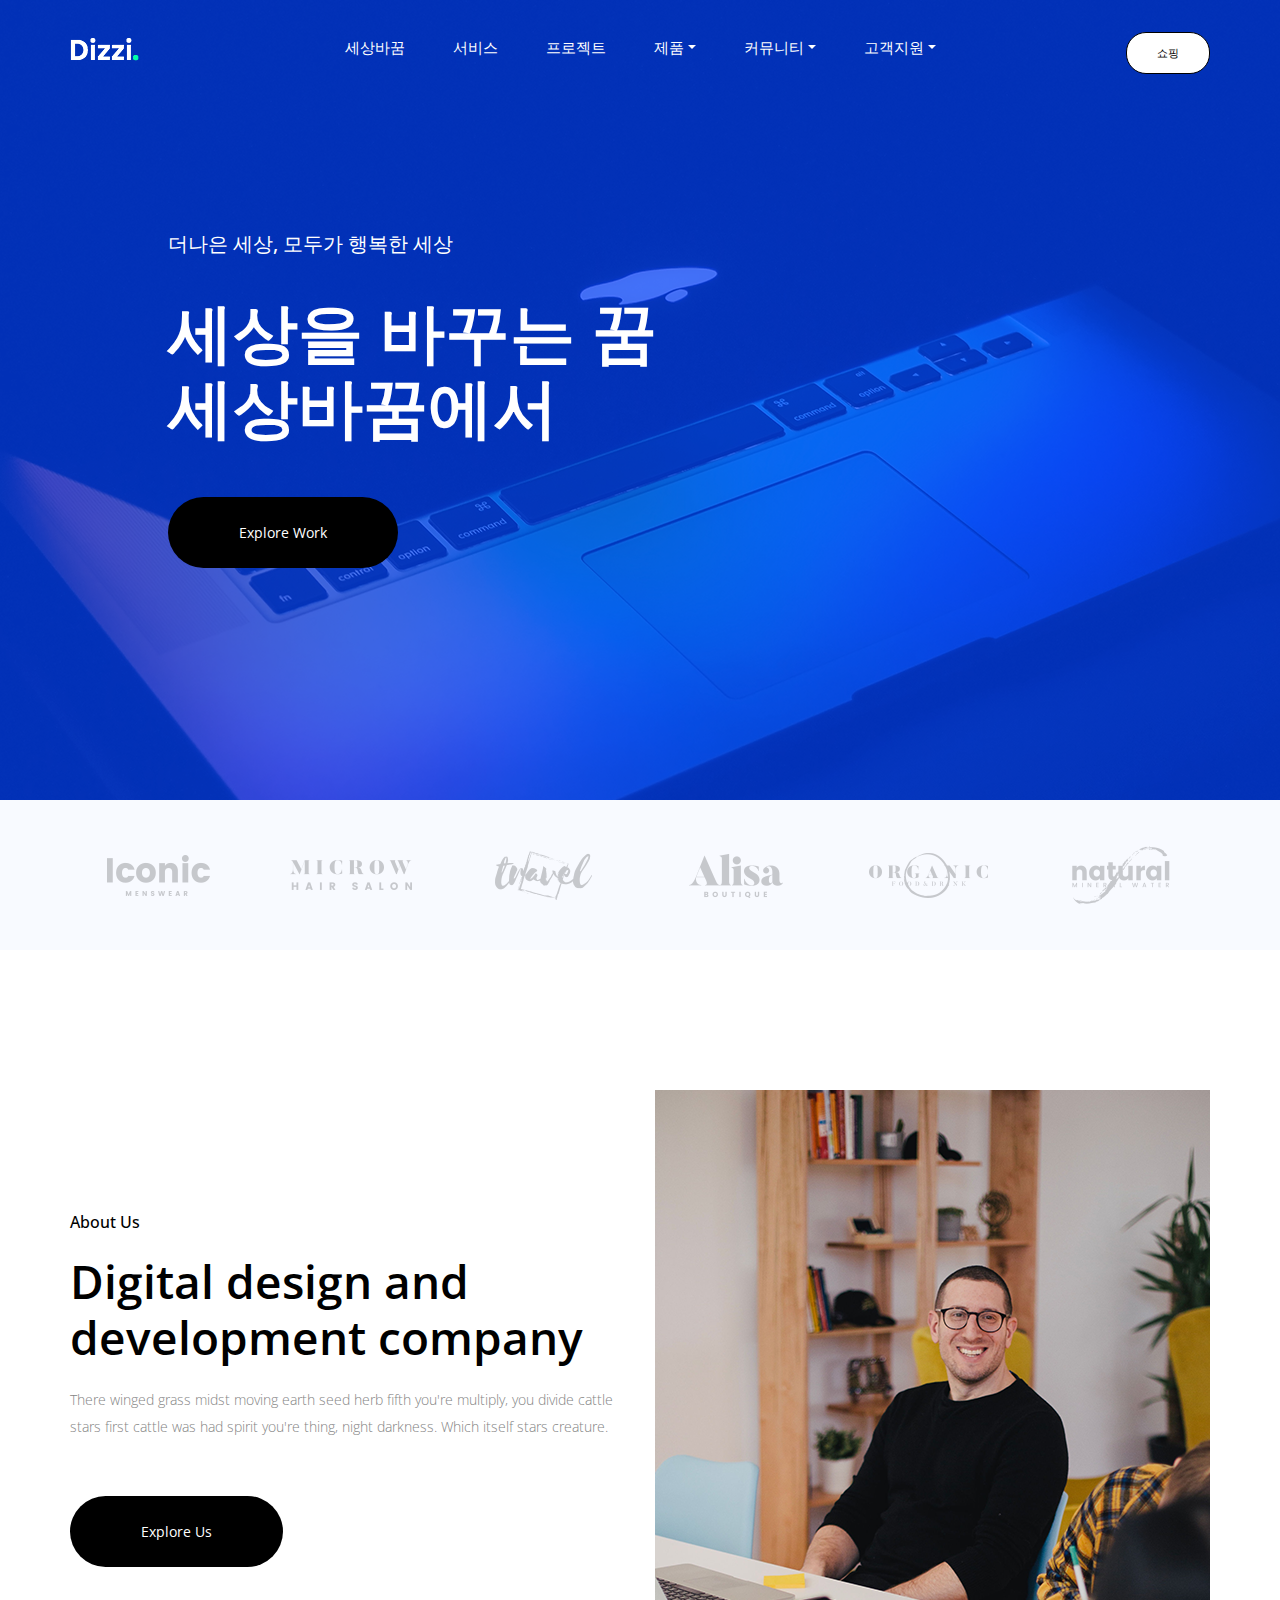
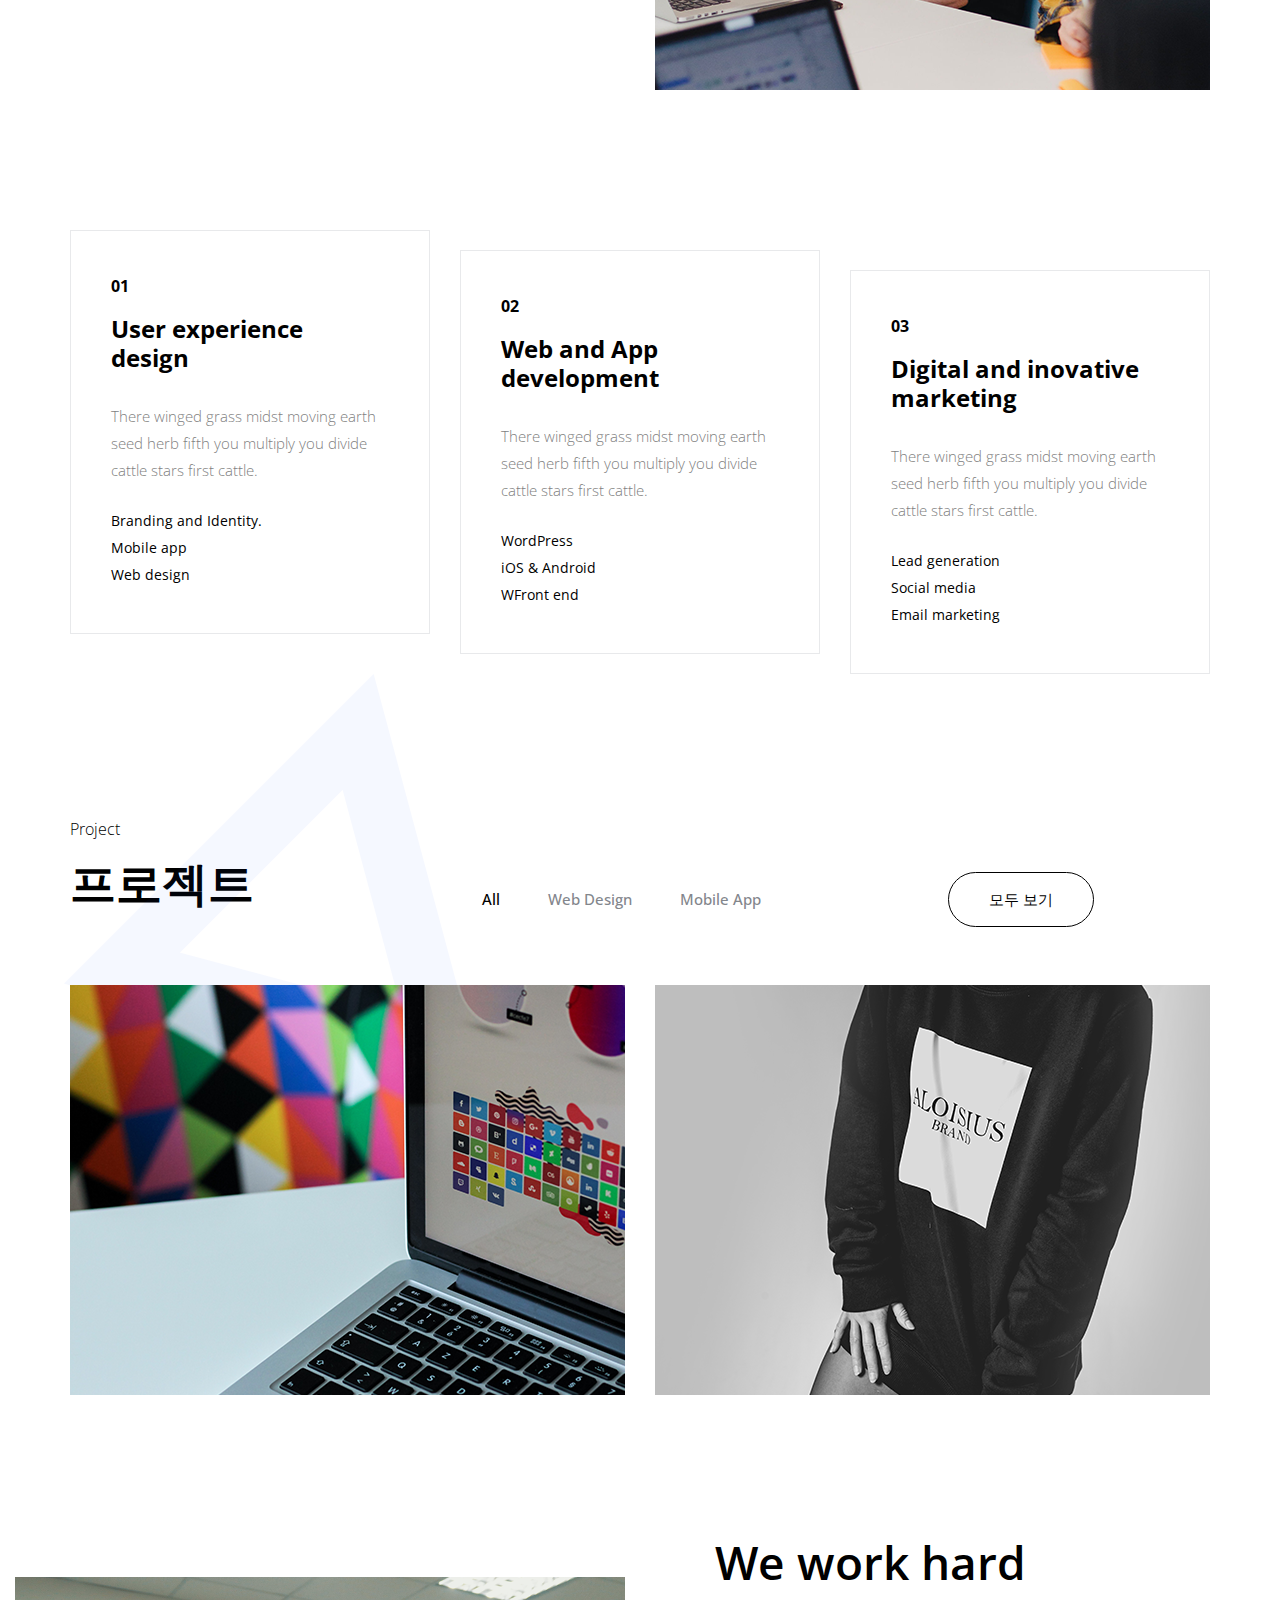
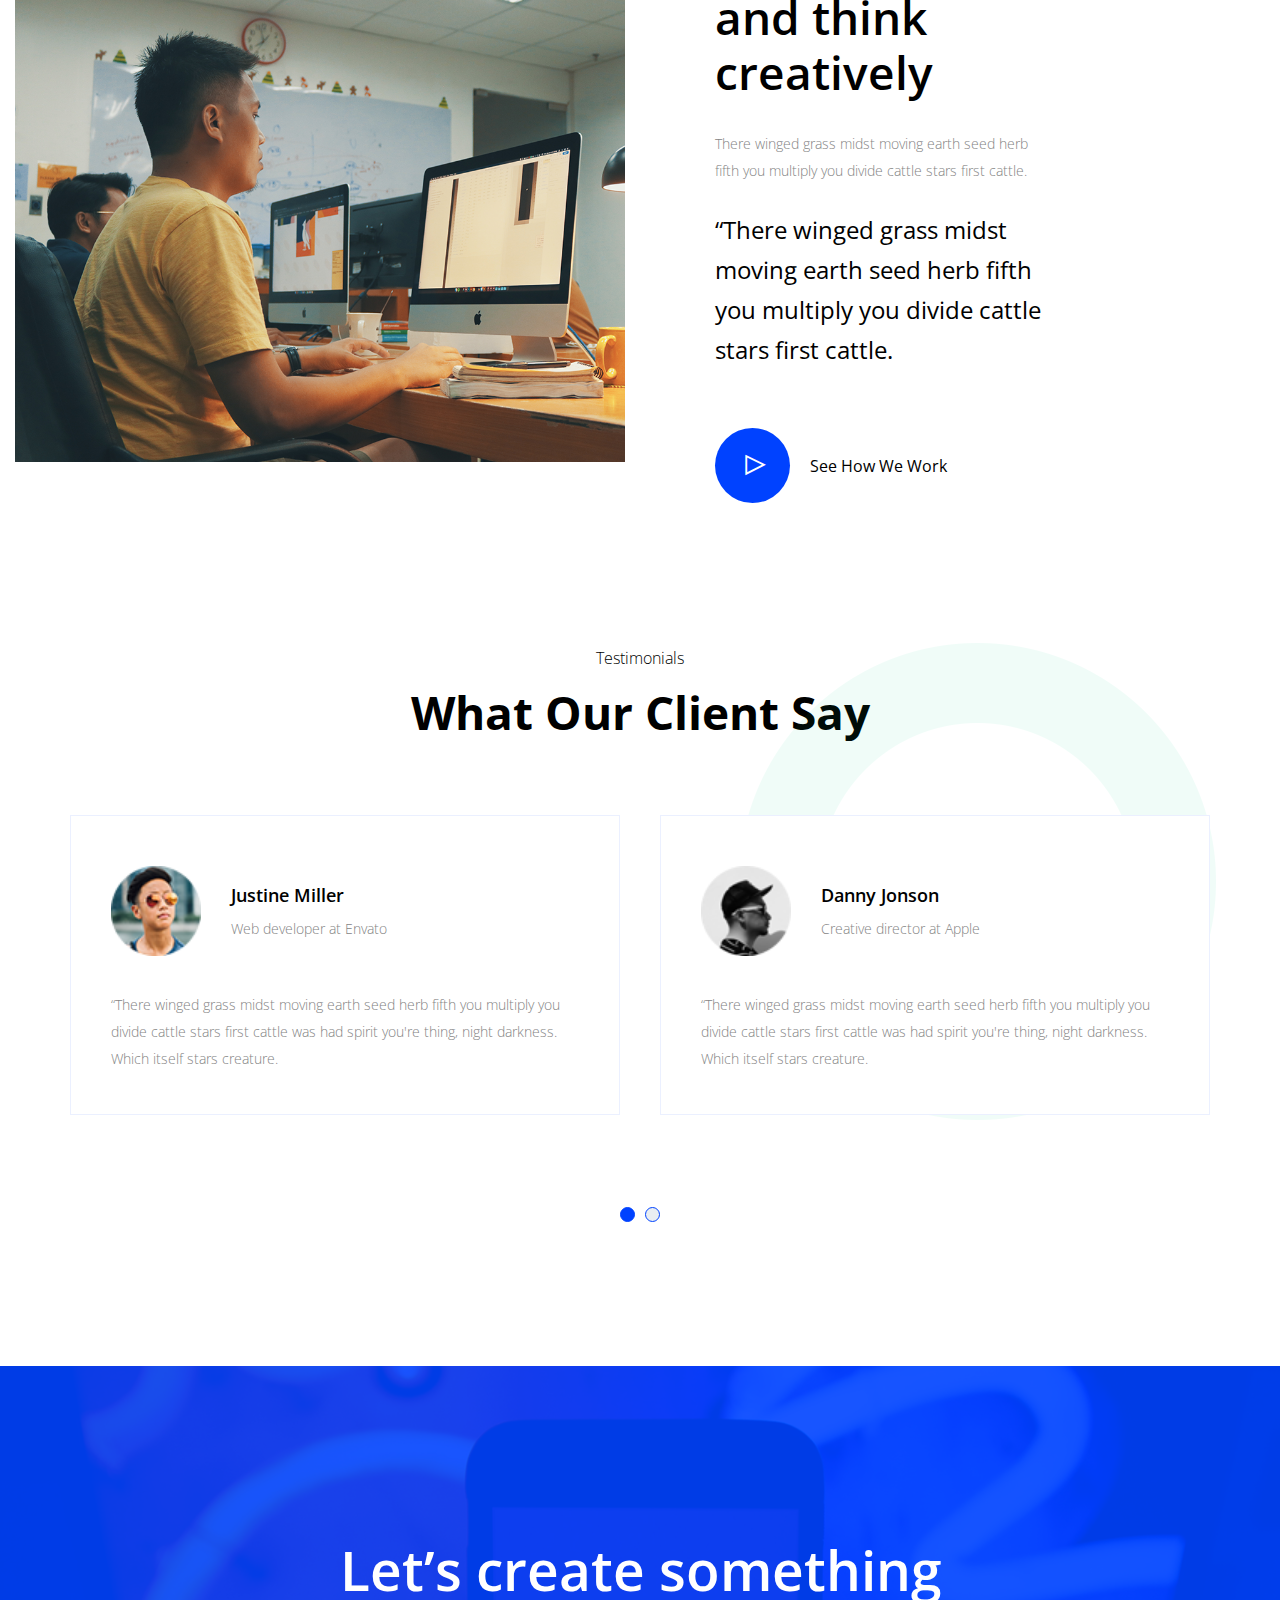
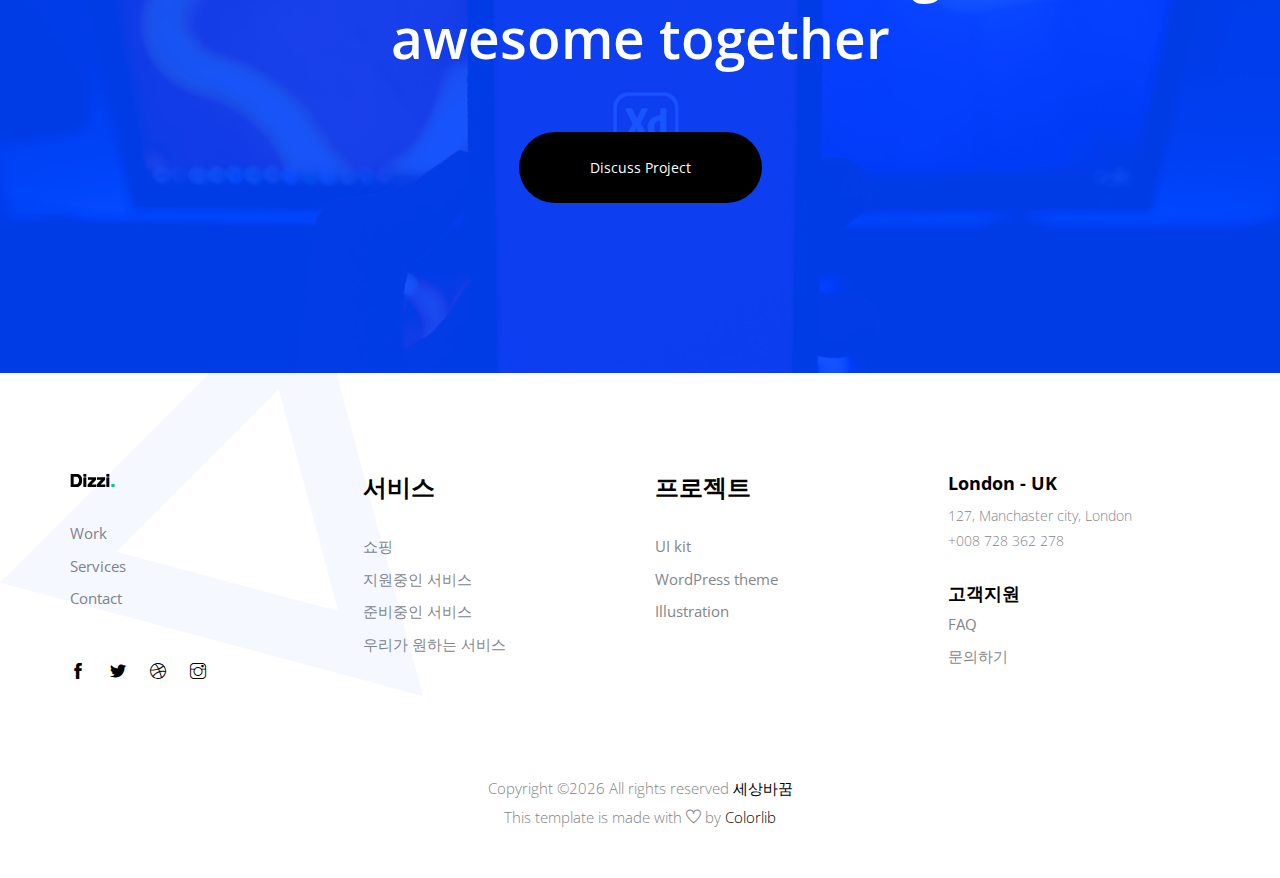
==== commit f0892007: "Add files via upload" ====
--- a/index.html
+++ b/index.html
@@ -1,534 +1,538 @@
-<!DOCTYPE html>
-<html lang="en">
-  <head>
-    <!-- Required meta tags -->
-    <meta charset="utf-8" />
-    <meta
-      name="viewport"
-      content="width=device-width, initial-scale=1, shrink-to-fit=no"
-    />
-    <title>dizzi</title>
-    <link rel="icon" href="img/favicon.png" />
-    <!-- Bootstrap CSS -->
-    <link rel="stylesheet" href="css/bootstrap.min.css" />
-    <!-- animate CSS -->
-    <link rel="stylesheet" href="css/animate.css" />
-    <!-- owl carousel CSS -->
-    <link rel="stylesheet" href="css/owl.carousel.min.css" />
-    <!-- themify CSS -->
-    <link rel="stylesheet" href="css/themify-icons.css" />
-    <!-- flaticon CSS -->
-    <link rel="stylesheet" href="css/flaticon.css" />
-    <!-- font awesome CSS -->
-    <link rel="stylesheet" href="css/magnific-popup.css" />
-    <!-- swiper CSS -->
-    <link rel="stylesheet" href="css/slick.css" />
-    <!-- style CSS -->
-    <link rel="stylesheet" href="css/style.css" />
-  </head>
-
-  <body>
-    <!--::header part start::-->
-    <header class="main_menu home_menu">
-      <div class="container">
-        <div class="row align-items-center">
-          <div class="col-lg-12">
-            <nav class="navbar navbar-expand-lg navbar-light">
-              <a class="navbar-brand" href="index.html">
-                <img src="img/logo.png" alt="logo" />
-              </a>
-              <button
-                class="navbar-toggler"
-                type="button"
-                data-toggle="collapse"
-                data-target="#navbarSupportedContent"
-                aria-controls="navbarSupportedContent"
-                aria-expanded="false"
-                aria-label="Toggle navigation"
-              >
-                <span class="ti-menu"></span>
-              </button>
-
-              <div
-                class="collapse navbar-collapse main-menu-item justify-content-center"
-                id="navbarSupportedContent"
-              >
-                <ul class="navbar-nav align-items-center">
-                  <li class="nav-item">
-                    <a class="nav-link" href="index.html">Home</a>
-                  </li>
-                  <li class="nav-item">
-                    <a class="nav-link" href="about.html">About</a>
-                  </li>
-                  <li class="nav-item">
-                    <a class="nav-link" href="services.html">services</a>
-                  </li>
-                  <li class="nav-item">
-                    <a class="nav-link" href="blog.html">Blog</a>
-                  </li>
-                  <li class="nav-item dropdown">
-                    <a
-                      class="nav-link dropdown-toggle"
-                      href="blog.html"
-                      id="navbarDropdown"
-                      role="button"
-                      data-toggle="dropdown"
-                      aria-haspopup="true"
-                      aria-expanded="false"
-                    >
-                      Pages
-                    </a>
-                    <div class="dropdown-menu" aria-labelledby="navbarDropdown">
-                      <a class="dropdown-item" href="project.html">project</a>
-                      <a class="dropdown-item" href="single-blog.html"
-                        >Single blog</a
-                      >
-                      <a class="dropdown-item" href="elements.html">Elements</a>
-                    </div>
-                  </li>
-                  <li class="nav-item">
-                    <a class="nav-link" href="contact.html">Contact</a>
-                  </li>
-                </ul>
-              </div>
-              <div class="social_icon d-none d-lg-block">
-                <a href="#"><i class="ti-facebook"></i></a>
-                <a href="#"><i class="ti-twitter-alt"></i></a>
-                <a href="#"><i class="ti-dribbble"></i></a>
-                <a href="#"><i class="ti-instagram"></i></a>
-              </div>
-            </nav>
-          </div>
-        </div>
-      </div>
-    </header>
-    <!-- Header part end-->
-
-    <!-- banner part start-->
-    <section class="banner_part">
-      <div class="container">
-        <div class="row align-items-center">
-          <div class="col-lg-6 offset-lg-1">
-            <div class="banner_text">
-              <div class="banner_text_iner">
-                <h5>We are digital agency</h5>
-                <h1>Digital and innovative idea</h1>
-                <a href="#" class="btn_1">Explore Work</a>
-              </div>
-            </div>
-          </div>
-        </div>
-      </div>
-    </section>
-    <!-- banner part start-->
-
-    <!--::client logo part end::-->
-    <section class="client_logo">
-      <div class="container">
-        <div class="row align-items-center">
-          <div class="col-lg-12">
-            <div
-              class="client_logo_slider owl-carousel d-flex justify-content-between"
-            >
-              <div class="single_client_logo">
-                <img src="img/logo/Logo1.png" alt="" />
-              </div>
-              <div class="single_client_logo">
-                <img src="img/logo/Logo2.png" alt="" />
-              </div>
-              <div class="single_client_logo">
-                <img src="img/logo/Logo3.png" alt="" />
-              </div>
-              <div class="single_client_logo">
-                <img src="img/logo/Logo4.png" alt="" />
-              </div>
-              <div class="single_client_logo">
-                <img src="img/logo/Logo5.png" alt="" />
-              </div>
-              <div class="single_client_logo">
-                <img src="img/logo/Logo6.png" alt="" />
-              </div>
-              <div class="single_client_logo">
-                <img src="img/logo/Logo1.png" alt="" />
-              </div>
-            </div>
-          </div>
-        </div>
-      </div>
-    </section>
-    <!--::client logo part end::-->
-
-    <!-- about part start-->
-    <section class="about_part section_padding">
-      <div class="container">
-        <div class="row align-items-center justify-content-between">
-          <div class="col-md-6">
-            <div class="about_part_text">
-              <h5>About Us</h5>
-              <h2>Digital design and development company</h2>
-              <p>
-                There winged grass midst moving earth seed herb fifth you're
-                multiply, you divide cattle stars first cattle was had spirit
-                you're thing, night darkness. Which itself stars creature.
-              </p>
-              <a href="#" class="btn_1">explore us</a>
-            </div>
-          </div>
-          <div class="col-md-6">
-            <div class="about_part_img">
-              <img src="img/about_part_img.png" alt="" />
-            </div>
-          </div>
-        </div>
-      </div>
-    </section>
-    <!-- about part end-->
-
-    <!-- our_service start-->
-    <section class="our_service">
-      <div class="container">
-        <div class="row">
-          <div class="col-sm-6 col-xl-4">
-            <div class="single_feature">
-              <div class="single_service">
-                <span>01</span>
-                <h4>
-                  User experience <br />
-                  design
-                </h4>
-                <p>
-                  There winged grass midst moving earth seed herb fifth you
-                  multiply you divide cattle stars first cattle.
-                </p>
-                <ul>
-                  <li><a href="#">Branding and Identity.</a></li>
-                  <li><a href="#">Mobile app</a></li>
-                  <li><a href="#">Web design</a></li>
-                </ul>
-              </div>
-            </div>
-          </div>
-          <div class="col-sm-6 col-xl-4">
-            <div class="single_feature">
-              <div class="single_service">
-                <span>02</span>
-                <h4>Web and App development</h4>
-                <p>
-                  There winged grass midst moving earth seed herb fifth you
-                  multiply you divide cattle stars first cattle.
-                </p>
-                <ul>
-                  <li><a href="#">WordPress</a></li>
-                  <li><a href="#">iOS & Android</a></li>
-                  <li><a href="#">WFront end</a></li>
-                </ul>
-              </div>
-            </div>
-          </div>
-          <div class="col-sm-6 col-xl-4">
-            <div class="single_feature">
-              <div class="single_service">
-                <span>03</span>
-                <h4>Digital and inovative marketing</h4>
-                <p>
-                  There winged grass midst moving earth seed herb fifth you
-                  multiply you divide cattle stars first cattle.
-                </p>
-                <ul>
-                  <li><a href="#">Lead generation</a></li>
-                  <li><a href="#">Social media</a></li>
-                  <li><a href="#">Email marketing</a></li>
-                </ul>
-              </div>
-            </div>
-          </div>
-        </div>
-      </div>
-    </section>
-    <!-- our_service part end-->
-
-    <!-- our_project part start-->
-    <section class="our_project section_padding" id="portfolio">
-      <div class="container">
-        <div class="row justify-content-between align-items-center">
-          <div class="col-lg-4">
-            <div class="section_tittle">
-              <p>our project</p>
-              <h2>Our Projects</h2>
-            </div>
-          </div>
-          <div class="col-lg-5 col-md-6">
-            <div class="filters portfolio-filter project_menu_item">
-              <ul>
-                <li class="active" data-filter="*">All</li>
-                <li data-filter=".buildings">Web Design</li>
-                <li data-filter=".rebuild">Mobile App</li>
-              </ul>
-            </div>
-          </div>
-          <div class="col-lg-3 col-md-6">
-            <div class="more_btn d-none d-md-block">
-              <a href="#" class="more_btn_iner">more projects</a>
-            </div>
-          </div>
-        </div>
-        <div class="filters-content">
-          <div class="row justify-content-between portfolio-grid">
-            <div class="col-lg-6 col-sm-6 all buildings">
-              <div class="single_our_project">
-                <div class="single_offer">
-                  <img src="img/project_1.png" alt="offer_img_1" />
-                  <div class="hover_text">
-                    <p>Web development</p>
-                    <a href="#"><h2>Web design & development</h2></a>
-                  </div>
-                </div>
-              </div>
-            </div>
-            <div class="col-lg-6 col-sm-6 all rebuild">
-              <div class="single_our_project">
-                <div class="single_offer">
-                  <img src="img/project_2.png" alt="offer_img_1" />
-                  <div class="hover_text">
-                    <p>Web design</p>
-                    <a href="#"><h2>Web design & development</h2></a>
-                  </div>
-                </div>
-              </div>
-            </div>
-          </div>
-        </div>
-      </div>
-      <img src="img/animate_icon/icon_2.png" class="animation_icon_2" alt="">
-    </section>
-    <!-- our_project part end-->
-
-    <!-- about part start-->
-    <section class="creative padding_bottom">
-      <div class="container-fluid">
-        <div class="row align-items-center justify-content-start">
-          <div class="col-md-6 col-xl-6">
-            <div class="creative_img">
-              <img src="img/creative_img.png" alt="" />
-            </div>
-          </div>
-          <div class="col-md-6 col-xl-4">
-            <div class="creative_part_text">
-              <h2>We work hard and think creatively</h2>
-              <p>
-                There winged grass midst moving earth seed herb fifth you
-                multiply you divide cattle stars first cattle.
-              </p>
-              <span
-                >“There winged grass midst moving earth seed herb fifth you
-                multiply you divide cattle stars first cattle.</span
-              >
-              <a
-                href="https://www.youtube.com/watch?v=tDiJnd7SM2Y"
-                class="popup-youtube"
-                ><i class="ti-control-play"></i> See how we work</a
-              >
-            </div>
-          </div>
-        </div>
-      </div>
-    </section>
-    <!-- about part end-->
-
-    <!--::review_part end::-->
-    <div class="review_part padding_bottom" id="testimonial">
-      <div class="container">
-        <div class="row justify-content-center align-items-center">
-          <div class="col-lg-7">
-            <div class="section_tittle text-center">
-              <p>Testimonials</p>
-              <h2>What our Client say</h2>
-            </div>
-          </div>
-        </div>
-        <div class="row">
-          <div class="col-lg-12">
-            <div class="review_part_text owl-carousel">
-              <div class="singler_eview_part">
-                <div class="client_info">
-                  <img src="img/client_1.png" alt="" />
-                  <h4>Justine Miller</h4>
-                  <p>Web developer at Envato</p>
-                </div>
-                <p>
-                  “There winged grass midst moving earth seed herb fifth you
-                  multiply you divide cattle stars first cattle was had spirit
-                  you're thing, night darkness. Which itself stars creature.
-                </p>
-              </div>
-              <div class="singler_eview_part">
-                <div class="client_info">
-                  <img src="img/client_2.png" alt="" />
-                  <h4>Danny Jonson</h4>
-                  <p>Creative director at Apple</p>
-                </div>
-                <p>
-                  “There winged grass midst moving earth seed herb fifth you
-                  multiply you divide cattle stars first cattle was had spirit
-                  you're thing, night darkness. Which itself stars creature.
-                </p>
-              </div>
-              <div class="singler_eview_part">
-                <div class="client_info">
-                  <img src="img/client_1.png" alt="" />
-                  <h4>Justine Miller</h4>
-                  <p>Web developer at Envato</p>
-                </div>
-                <p>
-                  “There winged grass midst moving earth seed herb fifth you
-                  multiply you divide cattle stars first cattle was had spirit
-                  you're thing, night darkness. Which itself stars creature.
-                </p>
-              </div>
-              <div class="singler_eview_part">
-                <div class="client_info">
-                  <img src="img/client_2.png" alt="" />
-                  <h4>Danny Jonson</h4>
-                  <p>Creative director at Apple</p>
-                </div>
-                <p>
-                  “There winged grass midst moving earth seed herb fifth you
-                  multiply you divide cattle stars first cattle was had spirit
-                  you're thing, night darkness. Which itself stars creature.
-                </p>
-              </div>
-            </div>
-          </div>
-        </div>
-      </div>
-      <img src="img/animate_icon/icon_3.png" class="animation_icon_3" alt="">
-    </div>
-    <!--::review_part end::-->
-
-    <!--::cta_part start::-->
-    <div class="cta_part">
-      <div class="container">
-        <div class="row justify-content-center">
-          <div class="col-lg-7">
-            <div class="cta_iner">
-              <h1>Let’s create something awesome together</h1>
-              <a href="#" class="btn_1">Discuss project</a>
-            </div>
-          </div>
-        </div>
-      </div>
-    </div>
-    <!--::cta_part end::-->
-
-    <!-- footer part start-->
-    <footer class="footer-area">
-      <div class="container">
-        <div class="row justify-content-between">
-          <div class="col-sm-6 col-md-3 col-xl-3">
-            <div class="single-footer-widget footer_1">
-              <a href="index.html">
-                <img src="img/footer_logo.png" alt="" />
-              </a>
-              <ul>
-                <li><a href="#">Work</a></li>
-                <li><a href="#">Services</a></li>
-                <li><a href="#">Contact</a></li>
-              </ul>
-              <div class="social_icon">
-                <a href="#"><i class="ti-facebook"></i></a>
-                <a href="#"><i class="ti-twitter-alt"></i></a>
-                <a href="#"><i class="ti-dribbble"></i></a>
-                <a href="#"><i class="ti-instagram"></i></a>
-              </div>
-            </div>
-          </div>
-          <div class="col-xl-3 col-sm-6 col-md-3">
-            <div class="single-footer-widget footer_2">
-              <h4>Company</h4>
-              <ul>
-                <li>
-                  <a href="#">Media</a>
-                </li>
-                <li>
-                  <a href="#">Carrier</a>
-                </li>
-                <li>
-                  <a href="#">Testimonials</a>
-                </li>
-                <li>
-                  <a href="#">FAQ</a>
-                </li>
-              </ul>
-            </div>
-          </div>
-          <div class="col-xl-3 col-sm-6 col-md-3">
-            <div class="single-footer-widget footer_2">
-              <h4>Resources</h4>
-              <ul>
-                <li>
-                  <a href="#">UI kit</a>
-                </li>
-                <li>
-                  <a href="#">WordPress theme</a>
-                </li>
-                <li>
-                  <a href="#">Illustration</a>
-                </li>
-              </ul>
-            </div>
-          </div>
-          <div class="col-xl-3 col-sm-6 col-md-3">
-            <div class="single-footer-widget footer_2">
-              <div class="single_contact_info">
-                <h3>London - UK</h3>
-                <p>127, Manchaster city, London</p>
-                <p>+008 728 362 278</p>
-              </div>
-              <div class="single_contact_info">
-                <h3>New York - USA</h3>
-                <p>127, Manchaster city, London</p>
-                <p>+008 728 362 278</p>
-              </div>
-            </div>
-          </div>
-        </div>
-      </div>
-      <div class="container-fluid">
-        <div class="row">
-          <div class="col-lg-12">
-            <div class="copyright_part_text text-center">
-              <div class="row">
-                <div class="col-lg-12">
-                  <p class="footer-text m-0">
-                    <!-- Link back to Colorlib can't be removed. Template is licensed under CC BY 3.0. -->
-Copyright &copy;<script>document.write(new Date().getFullYear());</script> All rights reserved | This template is made with <i class="ti-heart" aria-hidden="true"></i> by <a href="https://colorlib.com" target="_blank">Colorlib</a>
-<!-- Link back to Colorlib can't be removed. Template is licensed under CC BY 3.0. -->
-                  </p>
-                </div>
-              </div>
-            </div>
-          </div>
-        </div>
-      </div>
-      <img src="img/animate_icon/icon_2.png" class="animation_icon_2" alt="">
-
-    </footer>
-    <!-- footer part end-->
-
-    <!-- jquery plugins here-->
-    <script src="js/jquery-1.12.1.min.js"></script>
-    <!-- popper js -->
-    <script src="js/popper.min.js"></script>
-    <!-- bootstrap js -->
-    <script src="js/bootstrap.min.js"></script>
-    <!-- easing js -->
-    <script src="js/jquery.magnific-popup.js"></script>
-    <!-- isotope js -->
-    <script src="js/isotope.pkgd.min.js"></script>
-    <!-- particles js -->
-    <script src="js/owl.carousel.min.js"></script>
-    <script src="js/jquery.nice-select.min.js"></script>
-    <!-- custom js -->
-    <script src="js/custom.js"></script>
-  </body>
-</html>
+<!DOCTYPE html>
+<html lang="en">
+  <head>
+    <!-- Required meta tags -->
+    <meta charset="utf-8" />
+    <meta
+      name="viewport"
+      content="width=device-width, initial-scale=1, shrink-to-fit=no"
+    />
+    <title>세상바꿈</title>
+    <link rel="icon" href="img/favicon.png" />
+    <!-- Bootstrap CSS -->
+    <link rel="stylesheet" href="css/bootstrap.min.css" />
+    <!-- animate CSS -->
+    <link rel="stylesheet" href="css/animate.css" />
+    <!-- owl carousel CSS -->
+    <link rel="stylesheet" href="css/owl.carousel.min.css" />
+    <!-- themify CSS -->
+    <link rel="stylesheet" href="css/themify-icons.css" />
+    <!-- flaticon CSS -->
+    <link rel="stylesheet" href="css/flaticon.css" />
+    <!-- font awesome CSS -->
+    <link rel="stylesheet" href="css/magnific-popup.css" />
+    <!-- swiper CSS -->
+    <link rel="stylesheet" href="css/slick.css" />
+    <!-- style CSS -->
+    <link rel="stylesheet" href="css/style.css" />
+  </head>
+
+  <body>
+    <!--::header part start::-->
+    <header class="main_menu home_menu">
+      <div class="container">
+        <div class="row align-items-center">
+          <div class="col-lg-12">
+            <nav class="navbar navbar-expand-lg navbar-light">
+              <a class="navbar-brand" href="index.html">
+                <img src="img/logo.png" alt="logo" />
+              </a>
+              <button
+                class="navbar-toggler"
+                type="button"
+                data-toggle="collapse"
+                data-target="#navbarSupportedContent"
+                aria-controls="navbarSupportedContent"
+                aria-expanded="false"
+                aria-label="Toggle navigation"
+              >
+                <span class="ti-menu"></span>
+              </button>
+
+              <div
+                class="collapse navbar-collapse main-menu-item justify-content-center"
+                id="navbarSupportedContent"
+              >
+                <ul class="navbar-nav align-items-center">
+                  <li class="nav-item">
+                    <a class="nav-link" href="index.html">세상바꿈</a>
+                  </li>
+                  <li class="nav-item">
+                    <a class="nav-link" href="index.html">서비스</a>
+                  </li>
+                  <li class="nav-item">
+                    <a class="nav-link" href="index.html">프로젝트</a>
+                  </li>
+                  <li class="nav-item dropdown">
+                    <a class="nav-link dropdown-toggle" href="#"
+                      id="navbarDropdown" role="button" data-toggle="dropdown" aria-haspopup="true" aria-expanded="false">제품</a>
+                    <div class="dropdown-menu" aria-labelledby="navbarDropdown">
+                      <a class="dropdown-item" href="project.html">신제품</a>
+                      <a class="dropdown-item" href="single-blog.html">모든제품</a>
+                      <a class="dropdown-item" href="elements.html">MyFit</a>
+                    </div>
+                  </li>
+                  <li class="nav-item dropdown">
+                    <a class="nav-link dropdown-toggle" href="#"
+                      id="navbarDropdown" role="button" data-toggle="dropdown" aria-haspopup="true" aria-expanded="false">커뮤니티</a>
+                    <div class="dropdown-menu" aria-labelledby="navbarDropdown">
+                      <a class="dropdown-item" href="project.html">공지사항</a>
+                      <a class="dropdown-item" href="single-blog.html">이벤트</a>
+                      <a class="dropdown-item" href="elements.html">블로그</a>
+                    </div>
+                  </li>
+                  <li class="nav-item dropdown">
+                    <a class="nav-link dropdown-toggle" href="#"
+                      id="navbarDropdown" role="button" data-toggle="dropdown" aria-haspopup="true" aria-expanded="false">고객지원</a>
+                    <div class="dropdown-menu" aria-labelledby="navbarDropdown">
+                      <a class="dropdown-item" href="project.html">FNA</a>
+                      <a class="dropdown-item" href="single-blog.html">문의하기</a>
+                    </div>
+                  </li>
+                </ul>
+              </div>
+              <div class="button-group-area mt-60">
+				  <a href="http://shop.changeofworld.com" class="genric-btn primary-border circle">쇼핑</a>
+              </div>
+            </nav>
+          </div>
+        </div>
+      </div>
+    </header>
+    <!-- Header part end-->
+
+    <!-- banner part start-->
+    <section class="banner_part">
+      <div class="container">
+        <div class="row align-items-center">
+          <div class="col-lg-6 offset-lg-1">
+            <div class="banner_text">
+              <div class="banner_text_iner">
+                <h5>더나은 세상, 모두가 행복한 세상</h5>
+                <h1>세상을 바꾸는 꿈 세상바꿈에서</h1>
+                <a href="#" class="btn_1">Explore Work</a>
+              </div>
+            </div>
+          </div>
+        </div>
+      </div>
+    </section>
+    <!-- banner part start-->
+
+    <!--::client logo part end::-->
+    <section class="client_logo">
+      <div class="container">
+        <div class="row align-items-center">
+          <div class="col-lg-12">
+            <div
+              class="client_logo_slider owl-carousel d-flex justify-content-between"
+            >
+              <div class="single_client_logo">
+                <img src="img/logo/Logo1.png" alt="" />
+              </div>
+              <div class="single_client_logo">
+                <img src="img/logo/Logo2.png" alt="" />
+              </div>
+              <div class="single_client_logo">
+                <img src="img/logo/Logo3.png" alt="" />
+              </div>
+              <div class="single_client_logo">
+                <img src="img/logo/Logo4.png" alt="" />
+              </div>
+              <div class="single_client_logo">
+                <img src="img/logo/Logo5.png" alt="" />
+              </div>
+              <div class="single_client_logo">
+                <img src="img/logo/Logo6.png" alt="" />
+              </div>
+              <div class="single_client_logo">
+                <img src="img/logo/Logo1.png" alt="" />
+              </div>
+            </div>
+          </div>
+        </div>
+      </div>
+    </section>
+    <!--::client logo part end::-->
+
+    <!-- about part start-->
+    <section class="about_part section_padding">
+      <div class="container">
+        <div class="row align-items-center justify-content-between">
+          <div class="col-md-6">
+            <div class="about_part_text">
+              <h5>About Us</h5>
+              <h2>Digital design and development company</h2>
+              <p>
+                There winged grass midst moving earth seed herb fifth you're
+                multiply, you divide cattle stars first cattle was had spirit
+                you're thing, night darkness. Which itself stars creature.
+              </p>
+              <a href="#" class="btn_1">explore us</a>
+            </div>
+          </div>
+          <div class="col-md-6">
+            <div class="about_part_img">
+              <img src="img/about_part_img.png" alt="" />
+            </div>
+          </div>
+        </div>
+      </div>
+    </section>
+    <!-- about part end-->
+
+    <!-- our_service start-->
+    <section class="our_service">
+      <div class="container">
+        <div class="row">
+          <div class="col-sm-6 col-xl-4">
+            <div class="single_feature">
+              <div class="single_service">
+                <span>01</span>
+                <h4>
+                  User experience <br />
+                  design
+                </h4>
+                <p>
+                  There winged grass midst moving earth seed herb fifth you
+                  multiply you divide cattle stars first cattle.
+                </p>
+                <ul>
+                  <li><a href="#">Branding and Identity.</a></li>
+                  <li><a href="#">Mobile app</a></li>
+                  <li><a href="#">Web design</a></li>
+                </ul>
+              </div>
+            </div>
+          </div>
+          <div class="col-sm-6 col-xl-4">
+            <div class="single_feature">
+              <div class="single_service">
+                <span>02</span>
+                <h4>Web and App development</h4>
+                <p>
+                  There winged grass midst moving earth seed herb fifth you
+                  multiply you divide cattle stars first cattle.
+                </p>
+                <ul>
+                  <li><a href="#">WordPress</a></li>
+                  <li><a href="#">iOS & Android</a></li>
+                  <li><a href="#">WFront end</a></li>
+                </ul>
+              </div>
+            </div>
+          </div>
+          <div class="col-sm-6 col-xl-4">
+            <div class="single_feature">
+              <div class="single_service">
+                <span>03</span>
+                <h4>Digital and inovative marketing</h4>
+                <p>
+                  There winged grass midst moving earth seed herb fifth you
+                  multiply you divide cattle stars first cattle.
+                </p>
+                <ul>
+                  <li><a href="#">Lead generation</a></li>
+                  <li><a href="#">Social media</a></li>
+                  <li><a href="#">Email marketing</a></li>
+                </ul>
+              </div>
+            </div>
+          </div>
+        </div>
+      </div>
+    </section>
+    <!-- our_service part end-->
+
+    <!-- our_project part start-->
+    <section class="our_project section_padding" id="portfolio">
+      <div class="container">
+        <div class="row justify-content-between align-items-center">
+          <div class="col-lg-4">
+            <div class="section_tittle">
+              <p>project</p>
+              <h2>프로젝트</h2>
+            </div>
+          </div>
+          <div class="col-lg-5 col-md-6">
+            <div class="filters portfolio-filter project_menu_item">
+              <ul>
+                <li class="active" data-filter="*">All</li>
+                <li data-filter=".buildings">Web Design</li>
+                <li data-filter=".rebuild">Mobile App</li>
+              </ul>
+            </div>
+          </div>
+          <div class="col-lg-3 col-md-6">
+            <div class="more_btn d-none d-md-block">
+              <a href="#" class="more_btn_iner">모두 보기</a>
+            </div>
+          </div>
+        </div>
+        <div class="filters-content">
+          <div class="row justify-content-between portfolio-grid">
+            <div class="col-lg-6 col-sm-6 all buildings">
+              <div class="single_our_project">
+                <div class="single_offer">
+                  <img src="img/project_1.png" alt="offer_img_1" />
+                  <div class="hover_text">
+                    <p>Web development</p>
+                    <a href="#"><h2>Web design & development</h2></a>
+                  </div>
+                </div>
+              </div>
+            </div>
+            <div class="col-lg-6 col-sm-6 all rebuild">
+              <div class="single_our_project">
+                <div class="single_offer">
+                  <img src="img/project_2.png" alt="offer_img_1" />
+                  <div class="hover_text">
+                    <p>Web design</p>
+                    <a href="#"><h2>Web design & development</h2></a>
+                  </div>
+                </div>
+              </div>
+            </div>
+          </div>
+        </div>
+      </div>
+      <img src="img/animate_icon/icon_2.png" class="animation_icon_2" alt="">
+    </section>
+    <!-- our_project part end-->
+
+    <!-- about part start-->
+    <section class="creative padding_bottom">
+      <div class="container-fluid">
+        <div class="row align-items-center justify-content-start">
+          <div class="col-md-6 col-xl-6">
+            <div class="creative_img">
+              <img src="img/creative_img.png" alt="" />
+            </div>
+          </div>
+          <div class="col-md-6 col-xl-4">
+            <div class="creative_part_text">
+              <h2>We work hard and think creatively</h2>
+              <p>
+                There winged grass midst moving earth seed herb fifth you
+                multiply you divide cattle stars first cattle.
+              </p>
+              <span>“There winged grass midst moving earth seed herb fifth you
+                multiply you divide cattle stars first cattle.</span>
+              <a
+                href="https://www.youtube.com/watch?v=x01EtR2prvM"
+                class="popup-youtube"
+                ><i class="ti-control-play"></i> See how we work</a
+              >
+            </div>
+          </div>
+        </div>
+      </div>
+    </section>
+    <!-- about part end-->
+
+    <!--::review_part end::-->
+    <div class="review_part padding_bottom" id="testimonial">
+      <div class="container">
+        <div class="row justify-content-center align-items-center">
+          <div class="col-lg-7">
+            <div class="section_tittle text-center">
+              <p>Testimonials</p>
+              <h2>What our Client say</h2>
+            </div>
+          </div>
+        </div>
+        <div class="row">
+          <div class="col-lg-12">
+            <div class="review_part_text owl-carousel">
+              <div class="singler_eview_part">
+                <div class="client_info">
+                  <img src="img/client_1.png" alt="" />
+                  <h4>Justine Miller</h4>
+                  <p>Web developer at Envato</p>
+                </div>
+                <p>
+                  “There winged grass midst moving earth seed herb fifth you
+                  multiply you divide cattle stars first cattle was had spirit
+                  you're thing, night darkness. Which itself stars creature.
+                </p>
+              </div>
+              <div class="singler_eview_part">
+                <div class="client_info">
+                  <img src="img/client_2.png" alt="" />
+                  <h4>Danny Jonson</h4>
+                  <p>Creative director at Apple</p>
+                </div>
+                <p>
+                  “There winged grass midst moving earth seed herb fifth you
+                  multiply you divide cattle stars first cattle was had spirit
+                  you're thing, night darkness. Which itself stars creature.
+                </p>
+              </div>
+              <div class="singler_eview_part">
+                <div class="client_info">
+                  <img src="img/client_1.png" alt="" />
+                  <h4>Justine Miller</h4>
+                  <p>Web developer at Envato</p>
+                </div>
+                <p>
+                  “There winged grass midst moving earth seed herb fifth you
+                  multiply you divide cattle stars first cattle was had spirit
+                  you're thing, night darkness. Which itself stars creature.
+                </p>
+              </div>
+              <div class="singler_eview_part">
+                <div class="client_info">
+                  <img src="img/client_2.png" alt="" />
+                  <h4>Danny Jonson</h4>
+                  <p>Creative director at Apple</p>
+                </div>
+                <p>
+                  “There winged grass midst moving earth seed herb fifth you
+                  multiply you divide cattle stars first cattle was had spirit
+                  you're thing, night darkness. Which itself stars creature.
+                </p>
+              </div>
+            </div>
+          </div>
+        </div>
+      </div>
+      <img src="img/animate_icon/icon_3.png" class="animation_icon_3" alt="">
+    </div>
+    <!--::review_part end::-->
+
+    <!--::cta_part start::-->
+    <div class="cta_part">
+      <div class="container">
+        <div class="row justify-content-center">
+          <div class="col-lg-7">
+            <div class="cta_iner">
+              <h1>Let’s create something awesome together</h1>
+              <a href="#" class="btn_1">Discuss project</a>
+            </div>
+          </div>
+        </div>
+      </div>
+    </div>
+    <!--::cta_part end::-->
+
+    <!-- footer part start-->
+    <footer class="footer-area">
+      <div class="container">
+        <div class="row justify-content-between">
+          <div class="col-sm-6 col-md-3 col-xl-3">
+            <div class="single-footer-widget footer_1">
+              <a href="index.html">
+                <img src="img/footer_logo.png" alt="" />
+              </a>
+              <ul>
+                <li><a href="#">Work</a></li>
+                <li><a href="#">Services</a></li>
+                <li><a href="#">Contact</a></li>
+              </ul>
+              <div class="social_icon">
+                <a href="#"><i class="ti-facebook"></i></a>
+                <a href="#"><i class="ti-twitter-alt"></i></a>
+                <a href="#"><i class="ti-dribbble"></i></a>
+                <a href="#"><i class="ti-instagram"></i></a>
+              </div>
+            </div>
+          </div>
+          <div class="col-xl-3 col-sm-6 col-md-3">
+            <div class="single-footer-widget footer_2">
+              <h4>서비스</h4>
+              <ul>
+                <li>
+                  <a href="#">쇼핑</a>
+                </li>
+                <li>
+                  <a href="#">지원중인 서비스</a>
+                </li>
+                <li>
+                  <a href="#">준비중인 서비스</a>
+                </li>
+                <li>
+                  <a href="#">우리가 원하는 서비스</a>
+                </li>
+              </ul>
+            </div>
+          </div>
+          <div class="col-xl-3 col-sm-6 col-md-3">
+            <div class="single-footer-widget footer_2">
+              <h4>프로젝트</h4>
+              <ul>
+                <li>
+                  <a href="#">UI kit</a>
+                </li>
+                <li>
+                  <a href="#">WordPress theme</a>
+                </li>
+                <li>
+                  <a href="#">Illustration</a>
+                </li>
+              </ul>
+            </div>
+          </div>
+          <div class="col-xl-3 col-sm-6 col-md-3">
+            <div class="single-footer-widget footer_2">
+              <div class="single_contact_info">
+                <h3>London - UK</h3>
+                <p>127, Manchaster city, London</p>
+                <p>+008 728 362 278</p>
+              </div>
+              <div class="single_contact_info">
+                <h3>고객지원</h3>
+				  <ul>
+                <li>
+                  <a href="#">FAQ</a>
+                </li>
+                <li>
+                  <a href="#">문의하기</a>
+                </li>
+              </ul>
+              </div>
+            </div>
+          </div>
+        </div>
+      </div>
+      <div class="container-fluid">
+        <div class="row">
+          <div class="col-lg-12">
+            <div class="copyright_part_text text-center">
+              <div class="row">
+                <div class="col-lg-12">
+                  <p class="footer-text m-0">
+                    <!-- Link back to Colorlib can't be removed. Template is licensed under CC BY 3.0. -->
+					  Copyright &copy;<script>document.write(new Date().getFullYear());</script> All rights reserved <a href="https://changeofworld.com" target="_blank">세상바꿈</a>
+					</p>
+				  <p class="footer-text m-0">
+					  This template is made with <i class="ti-heart" aria-hidden="true"></i> by <a href="https://colorlib.com" target="_blank">Colorlib</a>
+<!-- Link back to Colorlib can't be removed. Template is licensed under CC BY 3.0. -->
+                  </p>
+                </div>
+              </div>
+            </div>
+          </div>
+        </div>
+      </div>
+      <img src="img/animate_icon/icon_2.png" class="animation_icon_2" alt="">
+
+    </footer>
+    <!-- footer part end-->
+
+    <!-- jquery plugins here-->
+    <script src="js/jquery-1.12.1.min.js"></script>
+    <!-- popper js -->
+    <script src="js/popper.min.js"></script>
+    <!-- bootstrap js -->
+    <script src="js/bootstrap.min.js"></script>
+    <!-- easing js -->
+    <script src="js/jquery.magnific-popup.js"></script>
+    <!-- isotope js -->
+    <script src="js/isotope.pkgd.min.js"></script>
+    <!-- particles js -->
+    <script src="js/owl.carousel.min.js"></script>
+    <script src="js/jquery.nice-select.min.js"></script>
+    <!-- custom js -->
+    <script src="js/custom.js"></script>
+  </body>
+</html>
